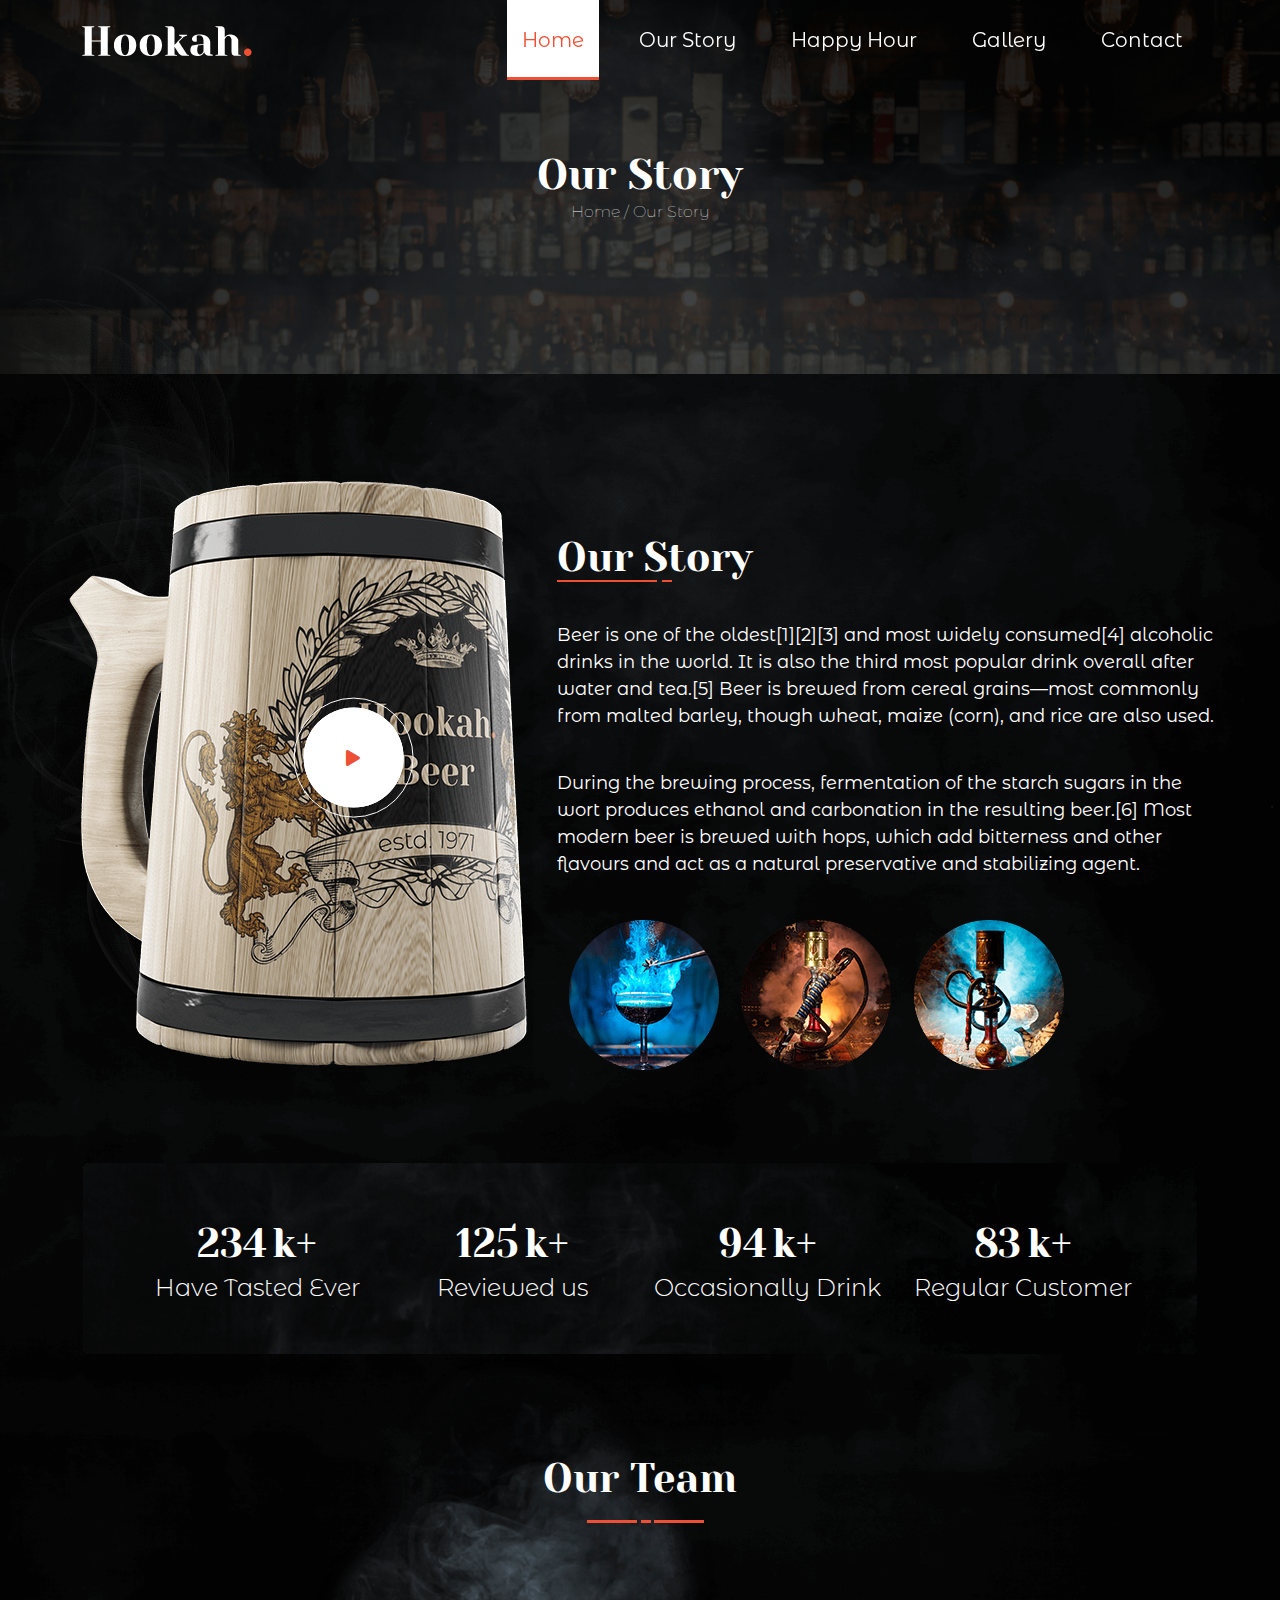
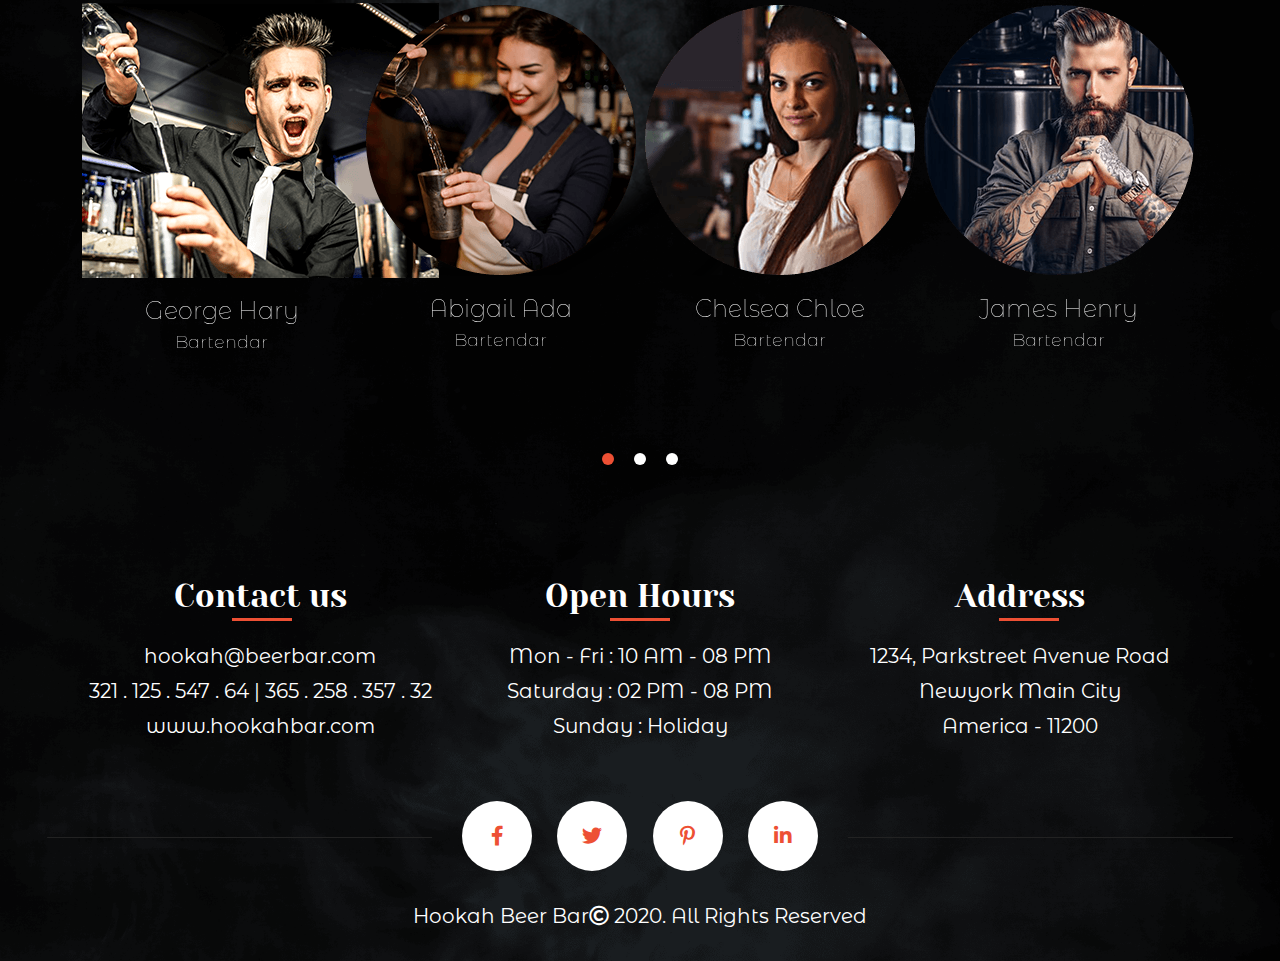
==== indexabout.html @ 08fb6ee2 "completed" ====
<!DOCTYPE html>
<html lang="en">

<head>
    <meta charset="UTF-8">
    <meta http-equiv="X-UA-Compatible" content="IE=edge">
    <meta name="viewport" content="width=device-width, initial-scale=1.0">
    <title>Hokkah</title>

    <!-- ============================
        google font start
    ============================ -->
    <link rel="preconnect" href="https://fonts.gstatic.com">
    <link
        href="https://fonts.googleapis.com/css2?family=Montserrat+Alternates:wght@100;200;300;400;500;600;700;800&display=swap"
        rel="stylesheet">

    <link rel="preconnect" href="https://fonts.gstatic.com">
    <link href="https://fonts.googleapis.com/css2?family=Yeseva+One&display=swap" rel="stylesheet">
    <link rel="preconnect" href="https://fonts.gstatic.com">
    <link href="https://fonts.googleapis.com/css2?family=Arimo:wght@400;500;600;700&display=swap" rel="stylesheet">
    <!-- ============================
        google font end
    ============================ -->


    <!-- ================================
                css link start
    ================================ -->
    <link rel="stylesheet" href="css/all.min.css">
    <link rel="stylesheet" href="css//bootstrap.min.css">
    <link rel="stylesheet" href="css/venobox.css">
    <link rel="stylesheet" href="css/slick.css">
    <link rel="stylesheet" href="css/style.css">
    <link rel="stylesheet" href="css/responsive.css">

    <!-- ================================
                  css link end
    ================================ -->
</head>

<body id="about">

    <!-- =============================
                header part start
         ============================= -->
    <nav class="navbar navbar-expand-lg add">
        <div class="container">
            <a class="navbar-brand" href="index.html">
                <img src="images/01_Home_Page.png" alt="logo">
            </a>
            <button class="navbar-toggler" type="button" data-bs-toggle="collapse"
                data-bs-target="#navbarSupportedContent" aria-controls="navbarSupportedContent" aria-expanded="false"
                aria-label="Toggle navigation">
                <i class="fas fa-bars"></i>
            </button>
            <div class="collapse navbar-collapse" id="navbarSupportedContent">
                <ul class="navbar-nav ms-auto mb-0 mb-lg-0">
                    <li class="nav-item">
                        <a class="nav-link active" aria-current="page" href="indexhome.html">Home</a>
                    </li>
                    <li class="nav-item">
                        <a class="nav-link" aria-current="page" href="indexabout.html">Our Story</a>
                    </li>
                    <li class="nav-item">
                        <a class="nav-link" aria-current="page" href="#">Happy Hour</a>
                    </li>
                    <li class="nav-item">
                        <a class="nav-link" aria-current="page" href="indexgallery.html">Gallery</a>
                    </li>
                    <li class="nav-item">
                        <a class="nav-link" aria-current="page" href="indexcontact.html">Contact</a>
                    </li>
                </ul>
            </div>
        </div>
    </nav>


    <!-- =============================
        header part end
============================= -->


    <!-- ==============================
        banner part start
============================== -->
    <section id="banner-part">
        <div class="banner">
            <div class="overlay">
                <div class="banner-text">
                    <h3 class="a-place">Our Story</h3>
                    <p class="estd">Home / Our Story</p>

                </div>
            </div>
        </div>
    </section>

    <!-- ==============================
         banner part end
============================== -->

    <!-- ===========================
        about part start
=========================== -->

    <section id="about-part">


        <div class="container">

            <div class="row">
                <div class="col-lg-5">
                    <div class="about-img">
                        <img src="images/mog-pure-img.png" alt="mog">
                        <div class="venoboxone">
                            <a class="venobox" data-autoplay="true" data-vbtype="video"
                                href="https://youtu.be/KQVuV0l8TZ8">
                                <div class="round pulsing">
                                    <i class="fas fa-play"></i>
                                </div>
                            </a>

                        </div>
                        <div class="about-smoke">
                            <img src="images/about-smoke.png" alt="smoke">
                        </div>
                    </div>

                </div>
                <div class="col-lg-7">
                    <div class="about-text">
                        <div class="about-title">
                            <h4 class="our">Our Story</h4>
                        </div>
                        <p class="beer">Beer is one of the oldest[1][2][3] and most widely consumed[4] alcoholic drinks
                            in
                            the world. It
                            is also the third most popular drink overall after water and tea.[5] Beer is brewed from
                            cereal
                            grains—most commonly from malted barley, though wheat, maize (corn), and rice are also used.
                        </p>

                        <p class="beer">During the brewing process, fermentation of the starch sugars in the wort
                            produces
                            ethanol and
                            carbonation in the resulting beer.[6] Most modern beer is brewed with hops, which add
                            bitterness
                            and other flavours and act as a natural preservative and stabilizing agent.</p>

                        <div class="round-img">
                            <div class="image">
                                <img src="images/03_About_us_Page.png" alt="about">
                                <div class="about-overlay">
                                    <div class="round">
                                        <a class="venobox" data-autoplay="true" data-vbtype="video"
                                            href="https://youtu.be/KQVuV0l8TZ8">
                                            <div class="round-two pulsing"> <i class="fas fa-play"></i>
                                            </div>
                                        </a>
                                    </div>
                                </div>
                            </div>

                            <div class="image">
                                <img src="images/page3story.png" alt="about">
                                <div class="about-overlay">
                                    <div class="round">
                                        <a class="venobox" data-autoplay="true" data-vbtype="video"
                                            href="https://youtu.be/KQVuV0l8TZ8">
                                            <div class="round-two pulsing"> <i class="fas fa-play"></i>
                                            </div>
                                        </a>
                                    </div>
                                </div>
                            </div>

                            <div class="image">
                                <img src="images/page3s2.png" alt="about">
                                <div class="about-overlay">
                                    <div class="round">
                                        <a class="venobox" data-autoplay="true" data-vbtype="video"
                                            href="https://youtu.be/KQVuV0l8TZ8">
                                            <div class="round-two pulsing"> <i class="fas fa-play"></i>
                                            </div>
                                        </a>

                                    </div>
                                </div>
                            </div>


                        </div>



                    </div>


                </div>
            </div>
        </div>
    </section>

    <!-- ===========================
        about part end
=========================== -->

    <!-- ===========================
        counter part up start
=========================== -->

    <section id="counter-up-part">
        <div class="container">
            <div class="counter-img">
                <img src="images/counterup.png" alt="counter">
                <div class="counter-overlay">
                    <div>
                        <div class="counter keyplus">234</div>
                        <span class="key">k+</span>
                        <h4 class="have">Have Tasted Ever</h4>
                    </div>

                    <div>
                        <div class="counter keyplus">125</div>
                        <span class="key">k+</span>
                        <h4 class="have">Reviewed us</h4>
                    </div>

                    <div>
                        <div class="counter keyplus">94</div>
                        <span class="key">k+</span>
                        <h4 class="have">Occasionally Drink</h4>
                    </div>

                    <div>
                        <div class="counter keyplus">83</div>
                        <span class="key">k+</span>
                        <h4 class="have">Regular Customer</h4>
                    </div>


                </div>
            </div>
        </div>
    </section>

    <!-- ===========================
        counter part end
=========================== -->



    <!-- =========================
        team  part start
=========================== -->

    <section id="team-part">
        <div class="title">
            <h4 class="happy">Our Team</h4>
        </div>
        <div class="container">
            <div class="team-smoke">
                <img src="images/team-smoke.png" alt="team-smoke">
            </div>
            <div class="team-slider">
                <div class="team-slide">
                    <div class="img">
                        <img src="images/team.png" alt="team">
                    </div>
                    <div class="text">
                        <p class="name">George Hary</p>
                        <p class="position">Bartendar</p>
                    </div>


                </div>
                <div class="team-slide">
                    <div class="img">
                        <img src="images/team2.png" alt="team">
                    </div>
                    <div class="text">
                        <p class="name">Abigail Ada</p>
                        <p class="position">Bartendar</p>
                    </div>
                </div>
                <div class="team-slide">
                    <div class="img">
                        <img src="images/team3.png" alt="team">
                    </div>
                    <div class="text">
                        <p class="name">Chelsea Chloe</p>
                        <p class="position">Bartendar</p>
                    </div>
                </div>
                <div class="team-slide">
                    <div class="img">
                        <img src="images/team4.png" alt="team">
                    </div>
                    <div class="text">
                        <p class="name">James Henry</p>
                        <p class="position">Bartendar</p>
                    </div>
                </div>
                <div class="team-slide">
                    <div class="img">
                        <img src="images/team2.png" alt="team">
                    </div>
                    <div class="text">
                        <p class="name">Abigail Ada</p>
                        <p class="position">Bartendar</p>
                    </div>
                </div>
                <div class="team-slide">
                    <div class="img">
                        <img src="images/team2.png" alt="team">
                    </div>
                    <div class="text">
                        <p class="name">Abigail Ada</p> col-md-4
                        <p class="position">Bartendar</p>
                    </div>
                </div>
            </div>
        </div>


    </section>

    <!-- ===========================
        team part end
=========================== -->

    <!-- ===========================
       footer part start
=========================== -->

    <section id="footer-part">
        <div class="container">
            <div class="row">
                <div class="col-lg-4 col-md-4">
                    <div class="footer-mother">
                        <h5 class="footer-header">Contact us</h5>
                        <p class="footer-email">hookah@beerbar.com</p>
                        <p class="footer-num">321 . 125 . 547 . 64 | 365 . 258 . 357 . 32</p>
                        <p class="footer-web">www.hookahbar.com</p>
                    </div>

                </div>

                <div class="col-lg-4 col-md-4">
                    <div class="footer-mother">
                        <h5 class="footer-header">Open Hours</h5>
                        <p class="footer-email">Mon - Fri : 10 AM - 08 PM</p>
                        <p class="footer-num">Saturday : 02 PM - 08 PM</p>
                        <p class="footer-web">Sunday : Holiday</p>
                    </div>

                </div>

                <div class="col-lg-4 col-md-4">
                    <div class="footer-mother">
                        <h5 class="footer-header">Address</h5>
                        <p class="footer-email">1234, Parkstreet Avenue Road</p>
                        <p class="footer-num">Newyork Main City</p>
                        <p class="footer-web">America - 11200</p>
                    </div>

                </div>

            </div>

            <div class="footer-icon">
                <a href="#"> <i class="fab fa-facebook-f"></i></a>
                <a href="#"><i class="fab fa-twitter"></i></a>
                <a href="#"><i class="fab fa-pinterest-p"></i></a>
                <a href="#"><i class="fab fa-linkedin-in"></i></a>




            </div>
            <p class="footer-last">Hookah Beer Bar<i class="far fa-copyright"></i> 2020. All Rights Reserved</p>
        </div>
    </section>

    <!-- ===========================
       footer part end
=========================== -->


<!-- ==============================
    back to top start
============================== -->

<a class="backtotop" href="#">
    <i class="fas fa-chevron-up"></i>
</a>
        
  <!-- ==============================
    back to top end
============================== -->


    <!-- ============================
        js link start
============================ -->
    <script src="js/jquery-1.12.4.min.js"></script>

    <script src="js/slick.min.js"></script>
    <script src="js/venobox.min.js"></script>
    <script src="js/bootstrap.bundle.min.js"></script>
    <script src="js/waypoints.min.js"></script>
    <script src="js/jquery.counterup.min.js"></script>
    <script src="js/script.js"></script>
    <!-- ============================
        js link end
============================ -->
</body>

</html>
---- css/venobox.css ----
/* ------ venobox.css --------*/
.vbox-overlay *, .vbox-overlay *:before, .vbox-overlay *:after{
    -webkit-backface-visibility: hidden;
    -webkit-box-sizing:border-box;
    -moz-box-sizing:border-box;
    box-sizing:border-box;
}
.vbox-overlay * { 
    -webkit-backface-visibility: visible;
    backface-visibility: visible;
}
.vbox-overlay{
    display: -webkit-flex;
    display: flex;
    -webkit-flex-direction: column;
    flex-direction: column;
    -webkit-justify-content: center;
    justify-content: center;
    -webkit-align-items: center;
    align-items: center;
    position: fixed;
    left: 0;
    top: 0;
    bottom: 0;
    right: 0;
    z-index: 999999;
}

/* ----- navigation ----- */
.vbox-title{
    width: 100%;
    height: 40px;
    float: left;
    text-align: center;
    line-height: 28px;
    font-size: 12px;
    padding: 6px 50px;
    overflow: hidden;
    position: fixed;
    display: none;
    left: 0;
    z-index: 89;
}
.vbox-close{
    cursor: pointer;
    position: fixed;
    top: -1px;
    right: 0;
    width: 50px;
    height: 40px;
    padding: 6px;
    display: block;
    background-position:10px center;
    overflow: hidden;
    font-size: 24px;
    line-height: 1;
    text-align: center;
    z-index: 99;
}
.vbox-left{
    cursor: pointer;
    position: fixed;
    left: 0;
    height: 40px;
    overflow: hidden;
    line-height: 28px;
    font-size: 12px;
    z-index: 99;
    display: flex;
    align-items:center;
}
.vbox-num{
    display: inline-block;
    margin: 6px 0 6px 15px;
}
/* ----- Social share ----- */
.vbox-share{
    line-height: 28px;
    font-size: 12px;
    overflow: hidden;
    position: fixed;
    left: 0;
    z-index: 98;
    display: flex;
    align-items:center;
    justify-content: center;
    width: 100%;
    text-align: center;
}
.vbox-share svg{
    max-height: 28px;
    width: 28px;
    z-index: 10;
    margin-left: 12px;
    margin-top: 6px;
    margin-bottom: 6px;
    vertical-align: middle;
}


/* ----- navigation ARROWS ----- */
.vbox-next, .vbox-prev{
    position: fixed;
    top: 50%;
    margin-top: -15px;
    overflow: hidden;
    cursor: pointer;
    display: block;
    width: 45px;
    height: 45px;
    z-index: 99;
}
.vbox-next span, .vbox-prev span{
    position: relative;
    width: 20px;
    height: 20px;
    border: 2px solid transparent;
    border-top-color: #B6B6B6;
    border-right-color: #B6B6B6;
    text-indent: -100px;
    position: absolute;
    top: 8px;
    display: block;
}
.vbox-prev{
    left: 15px;
}
.vbox-next{
    right: 15px;
}
.vbox-prev span{
    left: 10px;
    -ms-transform: rotate(-135deg);
    -webkit-transform: rotate(-135deg);
    transform: rotate(-135deg);
}
.vbox-next span{
    -ms-transform: rotate(45deg);
    -webkit-transform: rotate(45deg);
    transform: rotate(45deg);
    right: 10px;
}
/* ------- inline window ------ */
.vbox-inline{
    width: 420px;
    height: 315px;
    height: 70vh;
    padding: 10px;
    background: #fff;
    margin: 0 auto;
    overflow: auto;
    text-align: left;
}
/* ------- Video & iFrames window ------ */
.venoframe{
    max-width: 100%;
    width: 100%;
    border: none;
    width: 100%;
    height: 260px;
    height: 70vh;
}
.venoframe.vbvid{
    height: 260px;
}
@media (min-width: 768px) {
    .venoframe, .vbox-inline{
        width: 90%;
        height: 360px;
        height: 70vh;
    }
    .venoframe.vbvid{
        width: 640px;
        height: 360px;
    }
}
@media (min-width: 992px) {
    .venoframe, .vbox-inline{
        max-width: 1200px;
        width: 80%;
        height: 540px;
        height: 70vh;
    }
    .venoframe.vbvid{
        width: 960px;
        height: 540px;
    }
}
/* 
Please do NOT edit this part! 
or at least read this note: http://i.imgur.com/7C0ws9e.gif
*/
.vbox-open{
    overflow: hidden;
}
.vbox-container{
    position: absolute;
    left: 0;
    right: 0;
    top: 0;
    bottom: 0;
    overflow-x: hidden;
    overflow-y: scroll;
    overflow-scrolling: touch;
    -webkit-overflow-scrolling: touch;
    z-index: 20;
    max-height: 100%;

}

.vbox-content{
    text-align: center;
    float: left;
    width: 100%;
    position: relative;
    overflow: hidden;
    padding: 20px 4%;
}
.vbox-container img{
    max-width: 100%;
    height: auto;
}
.vbox-figlio{
    box-shadow: 0 0 12px rgba(0,0,0,0.19), 0 6px 6px rgba(0,0,0,0.23);
    max-width: 100%;
    text-align: initial;
}
img.vbox-figlio{
    -webkit-user-select: none;
-khtml-user-select: none;
-moz-user-select: none;
-o-user-select: none;
user-select: none;
}
.vbox-content.swipe-left{
    margin-left: -200px !important;
}
.vbox-content.swipe-right{
    margin-left: 200px !important;
}
.vbox-animated{
    webkit-transition: margin 300ms ease-out;
    transition: margin 300ms ease-out;
}

/* ---------- preloader ----------
 * SPINKIT 
 * http://tobiasahlin.com/spinkit/
-------------------------------- */
.sk-double-bounce,.sk-rotating-plane{width:40px;height:40px;margin:40px auto}.sk-rotating-plane{background-color:#333;-webkit-animation:sk-rotatePlane 1.2s infinite ease-in-out;animation:sk-rotatePlane 1.2s infinite ease-in-out}@-webkit-keyframes sk-rotatePlane{0%{-webkit-transform:perspective(120px) rotateX(0) rotateY(0);transform:perspective(120px) rotateX(0) rotateY(0)}50%{-webkit-transform:perspective(120px) rotateX(-180.1deg) rotateY(0);transform:perspective(120px) rotateX(-180.1deg) rotateY(0)}100%{-webkit-transform:perspective(120px) rotateX(-180deg) rotateY(-179.9deg);transform:perspective(120px) rotateX(-180deg) rotateY(-179.9deg)}}@keyframes sk-rotatePlane{0%{-webkit-transform:perspective(120px) rotateX(0) rotateY(0);transform:perspective(120px) rotateX(0) rotateY(0)}50%{-webkit-transform:perspective(120px) rotateX(-180.1deg) rotateY(0);transform:perspective(120px) rotateX(-180.1deg) rotateY(0)}100%{-webkit-transform:perspective(120px) rotateX(-180deg) rotateY(-179.9deg);transform:perspective(120px) rotateX(-180deg) rotateY(-179.9deg)}}.sk-double-bounce{position:relative}.sk-double-bounce .sk-child{width:100%;height:100%;border-radius:50%;background-color:#333;opacity:.6;position:absolute;top:0;left:0;-webkit-animation:sk-doubleBounce 2s infinite ease-in-out;animation:sk-doubleBounce 2s infinite ease-in-out}.sk-chasing-dots .sk-child,.sk-spinner-pulse,.sk-three-bounce .sk-child{background-color:#333;border-radius:100%}.sk-double-bounce .sk-double-bounce2{-webkit-animation-delay:-1s;animation-delay:-1s}@-webkit-keyframes sk-doubleBounce{0%,100%{-webkit-transform:scale(0);transform:scale(0)}50%{-webkit-transform:scale(1);transform:scale(1)}}@keyframes sk-doubleBounce{0%,100%{-webkit-transform:scale(0);transform:scale(0)}50%{-webkit-transform:scale(1);transform:scale(1)}}.sk-wave{margin:40px auto;width:50px;height:40px;text-align:center;font-size:10px}.sk-wave .sk-rect{background-color:#333;height:100%;width:6px;display:inline-block;-webkit-animation:sk-waveStretchDelay 1.2s infinite ease-in-out;animation:sk-waveStretchDelay 1.2s infinite ease-in-out}.sk-wave .sk-rect1{-webkit-animation-delay:-1.2s;animation-delay:-1.2s}.sk-wave .sk-rect2{-webkit-animation-delay:-1.1s;animation-delay:-1.1s}.sk-wave .sk-rect3{-webkit-animation-delay:-1s;animation-delay:-1s}.sk-wave .sk-rect4{-webkit-animation-delay:-.9s;animation-delay:-.9s}.sk-wave .sk-rect5{-webkit-animation-delay:-.8s;animation-delay:-.8s}@-webkit-keyframes sk-waveStretchDelay{0%,100%,40%{-webkit-transform:scaleY(.4);transform:scaleY(.4)}20%{-webkit-transform:scaleY(1);transform:scaleY(1)}}@keyframes sk-waveStretchDelay{0%,100%,40%{-webkit-transform:scaleY(.4);transform:scaleY(.4)}20%{-webkit-transform:scaleY(1);transform:scaleY(1)}}.sk-wandering-cubes{margin:40px auto;width:40px;height:40px;position:relative}.sk-wandering-cubes .sk-cube{background-color:#333;width:10px;height:10px;position:absolute;top:0;left:0;-webkit-animation:sk-wanderingCube 1.8s ease-in-out -1.8s infinite both;animation:sk-wanderingCube 1.8s ease-in-out -1.8s infinite both}.sk-chasing-dots,.sk-spinner-pulse{width:40px;height:40px;margin:40px auto}.sk-wandering-cubes .sk-cube2{-webkit-animation-delay:-.9s;animation-delay:-.9s}@-webkit-keyframes sk-wanderingCube{0%{-webkit-transform:rotate(0);transform:rotate(0)}25%{-webkit-transform:translateX(30px) rotate(-90deg) scale(.5);transform:translateX(30px) rotate(-90deg) scale(.5)}50%{-webkit-transform:translateX(30px) translateY(30px) rotate(-179deg);transform:translateX(30px) translateY(30px) rotate(-179deg)}50.1%{-webkit-transform:translateX(30px) translateY(30px) rotate(-180deg);transform:translateX(30px) translateY(30px) rotate(-180deg)}75%{-webkit-transform:translateX(0) translateY(30px) rotate(-270deg) scale(.5);transform:translateX(0) translateY(30px) rotate(-270deg) scale(.5)}100%{-webkit-transform:rotate(-360deg);transform:rotate(-360deg)}}@keyframes sk-wanderingCube{0%{-webkit-transform:rotate(0);transform:rotate(0)}25%{-webkit-transform:translateX(30px) rotate(-90deg) scale(.5);transform:translateX(30px) rotate(-90deg) scale(.5)}50%{-webkit-transform:translateX(30px) translateY(30px) rotate(-179deg);transform:translateX(30px) translateY(30px) rotate(-179deg)}50.1%{-webkit-transform:translateX(30px) translateY(30px) rotate(-180deg);transform:translateX(30px) translateY(30px) rotate(-180deg)}75%{-webkit-transform:translateX(0) translateY(30px) rotate(-270deg) scale(.5);transform:translateX(0) translateY(30px) rotate(-270deg) scale(.5)}100%{-webkit-transform:rotate(-360deg);transform:rotate(-360deg)}}.sk-spinner-pulse{-webkit-animation:sk-pulseScaleOut 1s infinite ease-in-out;animation:sk-pulseScaleOut 1s infinite ease-in-out}@-webkit-keyframes sk-pulseScaleOut{0%{-webkit-transform:scale(0);transform:scale(0)}100%{-webkit-transform:scale(1);transform:scale(1);opacity:0}}@keyframes sk-pulseScaleOut{0%{-webkit-transform:scale(0);transform:scale(0)}100%{-webkit-transform:scale(1);transform:scale(1);opacity:0}}.sk-chasing-dots{position:relative;text-align:center;-webkit-animation:sk-chasingDotsRotate 2s infinite linear;animation:sk-chasingDotsRotate 2s infinite linear}.sk-chasing-dots .sk-child{width:60%;height:60%;display:inline-block;position:absolute;top:0;-webkit-animation:sk-chasingDotsBounce 2s infinite ease-in-out;animation:sk-chasingDotsBounce 2s infinite ease-in-out}.sk-chasing-dots .sk-dot2{top:auto;bottom:0;-webkit-animation-delay:-1s;animation-delay:-1s}@-webkit-keyframes sk-chasingDotsRotate{100%{-webkit-transform:rotate(360deg);transform:rotate(360deg)}}@keyframes sk-chasingDotsRotate{100%{-webkit-transform:rotate(360deg);transform:rotate(360deg)}}@-webkit-keyframes sk-chasingDotsBounce{0%,100%{-webkit-transform:scale(0);transform:scale(0)}50%{-webkit-transform:scale(1);transform:scale(1)}}@keyframes sk-chasingDotsBounce{0%,100%{-webkit-transform:scale(0);transform:scale(0)}50%{-webkit-transform:scale(1);transform:scale(1)}}.sk-three-bounce{margin:40px auto;width:80px;text-align:center}.sk-three-bounce .sk-child{width:20px;height:20px;display:inline-block;-webkit-animation:sk-three-bounce 1.4s ease-in-out 0s infinite both;animation:sk-three-bounce 1.4s ease-in-out 0s infinite both}.sk-circle .sk-child:before,.sk-fading-circle .sk-circle:before{display:block;border-radius:100%;content:'';background-color:#333}.sk-three-bounce .sk-bounce1{-webkit-animation-delay:-.32s;animation-delay:-.32s}.sk-three-bounce .sk-bounce2{-webkit-animation-delay:-.16s;animation-delay:-.16s}@-webkit-keyframes sk-three-bounce{0%,100%,80%{-webkit-transform:scale(0);transform:scale(0)}40%{-webkit-transform:scale(1);transform:scale(1)}}@keyframes sk-three-bounce{0%,100%,80%{-webkit-transform:scale(0);transform:scale(0)}40%{-webkit-transform:scale(1);transform:scale(1)}}.sk-circle{margin:40px auto;width:40px;height:40px;position:relative}.sk-circle .sk-child{width:100%;height:100%;position:absolute;left:0;top:0}.sk-circle .sk-child:before{margin:0 auto;width:15%;height:15%;-webkit-animation:sk-circleBounceDelay 1.2s infinite ease-in-out both;animation:sk-circleBounceDelay 1.2s infinite ease-in-out both}.sk-circle .sk-circle2{-webkit-transform:rotate(30deg);-ms-transform:rotate(30deg);transform:rotate(30deg)}.sk-circle .sk-circle3{-webkit-transform:rotate(60deg);-ms-transform:rotate(60deg);transform:rotate(60deg)}.sk-circle .sk-circle4{-webkit-transform:rotate(90deg);-ms-transform:rotate(90deg);transform:rotate(90deg)}.sk-circle .sk-circle5{-webkit-transform:rotate(120deg);-ms-transform:rotate(120deg);transform:rotate(120deg)}.sk-circle .sk-circle6{-webkit-transform:rotate(150deg);-ms-transform:rotate(150deg);transform:rotate(150deg)}.sk-circle .sk-circle7{-webkit-transform:rotate(180deg);-ms-transform:rotate(180deg);transform:rotate(180deg)}.sk-circle .sk-circle8{-webkit-transform:rotate(210deg);-ms-transform:rotate(210deg);transform:rotate(210deg)}.sk-circle .sk-circle9{-webkit-transform:rotate(240deg);-ms-transform:rotate(240deg);transform:rotate(240deg)}.sk-circle .sk-circle10{-webkit-transform:rotate(270deg);-ms-transform:rotate(270deg);transform:rotate(270deg)}.sk-circle .sk-circle11{-webkit-transform:rotate(300deg);-ms-transform:rotate(300deg);transform:rotate(300deg)}.sk-circle .sk-circle12{-webkit-transform:rotate(330deg);-ms-transform:rotate(330deg);transform:rotate(330deg)}.sk-circle .sk-circle2:before{-webkit-animation-delay:-1.1s;animation-delay:-1.1s}.sk-circle .sk-circle3:before{-webkit-animation-delay:-1s;animation-delay:-1s}.sk-circle .sk-circle4:before{-webkit-animation-delay:-.9s;animation-delay:-.9s}.sk-circle .sk-circle5:before{-webkit-animation-delay:-.8s;animation-delay:-.8s}.sk-circle .sk-circle6:before{-webkit-animation-delay:-.7s;animation-delay:-.7s}.sk-circle .sk-circle7:before{-webkit-animation-delay:-.6s;animation-delay:-.6s}.sk-circle .sk-circle8:before{-webkit-animation-delay:-.5s;animation-delay:-.5s}.sk-circle .sk-circle9:before{-webkit-animation-delay:-.4s;animation-delay:-.4s}.sk-circle .sk-circle10:before{-webkit-animation-delay:-.3s;animation-delay:-.3s}.sk-circle .sk-circle11:before{-webkit-animation-delay:-.2s;animation-delay:-.2s}.sk-circle .sk-circle12:before{-webkit-animation-delay:-.1s;animation-delay:-.1s}@-webkit-keyframes sk-circleBounceDelay{0%,100%,80%{-webkit-transform:scale(0);transform:scale(0)}40%{-webkit-transform:scale(1);transform:scale(1)}}@keyframes sk-circleBounceDelay{0%,100%,80%{-webkit-transform:scale(0);transform:scale(0)}40%{-webkit-transform:scale(1);transform:scale(1)}}.sk-cube-grid{width:40px;height:40px;margin:40px auto}.sk-cube-grid .sk-cube{width:33.33%;height:33.33%;background-color:#333;float:left;-webkit-animation:sk-cubeGridScaleDelay 1.3s infinite ease-in-out;animation:sk-cubeGridScaleDelay 1.3s infinite ease-in-out}.sk-cube-grid .sk-cube1{-webkit-animation-delay:.2s;animation-delay:.2s}.sk-cube-grid .sk-cube2{-webkit-animation-delay:.3s;animation-delay:.3s}.sk-cube-grid .sk-cube3{-webkit-animation-delay:.4s;animation-delay:.4s}.sk-cube-grid .sk-cube4{-webkit-animation-delay:.1s;animation-delay:.1s}.sk-cube-grid .sk-cube5{-webkit-animation-delay:.2s;animation-delay:.2s}.sk-cube-grid .sk-cube6{-webkit-animation-delay:.3s;animation-delay:.3s}.sk-cube-grid .sk-cube7{-webkit-animation-delay:0ms;animation-delay:0ms}.sk-cube-grid .sk-cube8{-webkit-animation-delay:.1s;animation-delay:.1s}.sk-cube-grid .sk-cube9{-webkit-animation-delay:.2s;animation-delay:.2s}@-webkit-keyframes sk-cubeGridScaleDelay{0%,100%,70%{-webkit-transform:scale3D(1,1,1);transform:scale3D(1,1,1)}35%{-webkit-transform:scale3D(0,0,1);transform:scale3D(0,0,1)}}@keyframes sk-cubeGridScaleDelay{0%,100%,70%{-webkit-transform:scale3D(1,1,1);transform:scale3D(1,1,1)}35%{-webkit-transform:scale3D(0,0,1);transform:scale3D(0,0,1)}}.sk-fading-circle{margin:40px auto;width:40px;height:40px;position:relative}.sk-fading-circle .sk-circle{width:100%;height:100%;position:absolute;left:0;top:0}.sk-fading-circle .sk-circle:before{margin:0 auto;width:15%;height:15%;-webkit-animation:sk-circleFadeDelay 1.2s infinite ease-in-out both;animation:sk-circleFadeDelay 1.2s infinite ease-in-out both}.sk-fading-circle .sk-circle2{-webkit-transform:rotate(30deg);-ms-transform:rotate(30deg);transform:rotate(30deg)}.sk-fading-circle .sk-circle3{-webkit-transform:rotate(60deg);-ms-transform:rotate(60deg);transform:rotate(60deg)}.sk-fading-circle .sk-circle4{-webkit-transform:rotate(90deg);-ms-transform:rotate(90deg);transform:rotate(90deg)}.sk-fading-circle .sk-circle5{-webkit-transform:rotate(120deg);-ms-transform:rotate(120deg);transform:rotate(120deg)}.sk-fading-circle .sk-circle6{-webkit-transform:rotate(150deg);-ms-transform:rotate(150deg);transform:rotate(150deg)}.sk-fading-circle .sk-circle7{-webkit-transform:rotate(180deg);-ms-transform:rotate(180deg);transform:rotate(180deg)}.sk-fading-circle .sk-circle8{-webkit-transform:rotate(210deg);-ms-transform:rotate(210deg);transform:rotate(210deg)}.sk-fading-circle .sk-circle9{-webkit-transform:rotate(240deg);-ms-transform:rotate(240deg);transform:rotate(240deg)}.sk-fading-circle .sk-circle10{-webkit-transform:rotate(270deg);-ms-transform:rotate(270deg);transform:rotate(270deg)}.sk-fading-circle .sk-circle11{-webkit-transform:rotate(300deg);-ms-transform:rotate(300deg);transform:rotate(300deg)}.sk-fading-circle .sk-circle12{-webkit-transform:rotate(330deg);-ms-transform:rotate(330deg);transform:rotate(330deg)}.sk-fading-circle .sk-circle2:before{-webkit-animation-delay:-1.1s;animation-delay:-1.1s}.sk-fading-circle .sk-circle3:before{-webkit-animation-delay:-1s;animation-delay:-1s}.sk-fading-circle .sk-circle4:before{-webkit-animation-delay:-.9s;animation-delay:-.9s}.sk-fading-circle .sk-circle5:before{-webkit-animation-delay:-.8s;animation-delay:-.8s}.sk-fading-circle .sk-circle6:before{-webkit-animation-delay:-.7s;animation-delay:-.7s}.sk-fading-circle .sk-circle7:before{-webkit-animation-delay:-.6s;animation-delay:-.6s}.sk-fading-circle .sk-circle8:before{-webkit-animation-delay:-.5s;animation-delay:-.5s}.sk-fading-circle .sk-circle9:before{-webkit-animation-delay:-.4s;animation-delay:-.4s}.sk-fading-circle .sk-circle10:before{-webkit-animation-delay:-.3s;animation-delay:-.3s}.sk-fading-circle .sk-circle11:before{-webkit-animation-delay:-.2s;animation-delay:-.2s}.sk-fading-circle .sk-circle12:before{-webkit-animation-delay:-.1s;animation-delay:-.1s}@-webkit-keyframes sk-circleFadeDelay{0%,100%,39%{opacity:0}40%{opacity:1}}@keyframes sk-circleFadeDelay{0%,100%,39%{opacity:0}40%{opacity:1}}.sk-folding-cube{margin:40px auto;width:40px;height:40px;position:relative;-webkit-transform:rotateZ(45deg);transform:rotateZ(45deg)}.sk-folding-cube .sk-cube{float:left;width:50%;height:50%;position:relative;-webkit-transform:scale(1.1);-ms-transform:scale(1.1);transform:scale(1.1)}.sk-folding-cube .sk-cube:before{content:'';position:absolute;top:0;left:0;width:100%;height:100%;background-color:#333;-webkit-animation:sk-foldCubeAngle 2.4s infinite linear both;animation:sk-foldCubeAngle 2.4s infinite linear both;-webkit-transform-origin:100% 100%;-ms-transform-origin:100% 100%;transform-origin:100% 100%}.sk-folding-cube .sk-cube2{-webkit-transform:scale(1.1) rotateZ(90deg);transform:scale(1.1) rotateZ(90deg)}.sk-folding-cube .sk-cube3{-webkit-transform:scale(1.1) rotateZ(180deg);transform:scale(1.1) rotateZ(180deg)}.sk-folding-cube .sk-cube4{-webkit-transform:scale(1.1) rotateZ(270deg);transform:scale(1.1) rotateZ(270deg)}.sk-folding-cube .sk-cube2:before{-webkit-animation-delay:.3s;animation-delay:.3s}.sk-folding-cube .sk-cube3:before{-webkit-animation-delay:.6s;animation-delay:.6s}.sk-folding-cube .sk-cube4:before{-webkit-animation-delay:.9s;animation-delay:.9s}@-webkit-keyframes sk-foldCubeAngle{0%,10%{-webkit-transform:perspective(140px) rotateX(-180deg);transform:perspective(140px) rotateX(-180deg);opacity:0}25%,75%{-webkit-transform:perspective(140px) rotateX(0);transform:perspective(140px) rotateX(0);opacity:1}100%,90%{-webkit-transform:perspective(140px) rotateY(180deg);transform:perspective(140px) rotateY(180deg);opacity:0}}@keyframes sk-foldCubeAngle{0%,10%{-webkit-transform:perspective(140px) rotateX(-180deg);transform:perspective(140px) rotateX(-180deg);opacity:0}25%,75%{-webkit-transform:perspective(140px) rotateX(0);transform:perspective(140px) rotateX(0);opacity:1}100%,90%{-webkit-transform:perspective(140px) rotateY(180deg);transform:perspective(140px) rotateY(180deg);opacity:0}}
---- css/style.css ----
/* ======================
    common css start
====================== */

* {
    padding: 0;
    margin: 0;
}

ul,
ol {
    list-style: none;
    margin: 0;
    padding: 0;
}

a {
    text-decoration: none;
    display: inline-block;
}

h1,
h2,
h3,
h4,
h5,
h6,
p {
    padding: 0;
    margin: 0;
}

body {
    background: url(../images/full-banner.png) no-repeat center;
    background-size: cover;

    position: relative;
    z-index: -4;
}

html {
    overflow-x: hidden;
}


.title {
    display: flex;
    justify-content: center;
    align-items: center;
    position: relative;
}

.title .happy {
    font-family: 'Yeseva One', cursive;
    font-size: 40px;
    font-weight: 400;
    color: white;
    display: inline-block;
    position: relative;
}

.title .happy::after {
    position: absolute;
    bottom: -20px;
    left: 60px;
    width: 50px;
    height: 3px;
    background: #ed5034;
    content: "";

}

.title .happy::before {
    position: absolute;
    bottom: -20px;
    left: 116px;
    width: 10px;
    height: 3px;
    background: #ed5034;
    content: "";
}

.title::after {
    position: absolute;
    bottom: -20px;
    left: 50%;
    transform: translateX(25%);
    width: 50px;
    height: 3px;
    background: #ed5034;
    content: "";
}



/* ======================
    common css start
====================== */

/* =========================
    header-part start
========================= */

nav {
    position: fixed !important;
    width: 100%;
    background: transparent;
    top: 0;
    left: 0;
    z-index: 9999;
    padding-top: 0 !important;
    padding-bottom: 0 !important;
    transition: .4s;
}


.fixed {
    background: black;
}

nav ul li {
    margin-left: 25px;


}

nav ul li a {
    color: white !important;
    padding: 25px 15px 25px 15px !important;
    background: transparent;
    transition: .4s;
    font-family: 'Montserrat Alternates', sans-serif;
    font-size: 20px;
    font-weight: 400;
    position: relative;
}

.active {
    color: #ed5034 !important;
    background: white;

}

.active::after {
    width: 100%;
}

nav ul li a::after {
    position: absolute;
    bottom: 0;
    left: 0;
    width: 0%;
    height: 3px;
    background: #ed5034;
    content: "";
    transition: .4s;
}

nav ul li a:hover {
    color: #ed5034 !important;
    background: white;
}

nav ul li a:hover::after {
    width: 100%;
}

/* =========================
    header-part end
========================= */


/* 
===========================
    banner part start
=========================== */

#banner-part .banner-slider .banner {
    background: url(../images/banner.png) no-repeat center;
    background-size: cover;

}

#banner-part .banner-slider .bannertwo {
    background: url(../images/banner2.png) no-repeat center;
    background-size: cover;
}


#banner-part .banner-slider .banner .overlay {
    width: 100%;
    height: 100%;
    background: rgba(0, 0, 0, .7);
    padding-top: 215px;
    padding-bottom: 255px;

}

#banner-part .banner-slider .banner .overlay .banner-text {
    text-align: center;
}

#banner-part .banner-slider .banner .overlay .banner-text #charlotte {
    font-family: 'Montserrat Alternates', sans-serif;
    font-weight: 100;
    font-size: 36px;
    color: white;
    transition: 4s;


}

#banner-part .banner-slider .banner .overlay .banner-text #charlottetwo {
    font-family: 'Montserrat Alternates', sans-serif;
    font-weight: 100;
    font-size: 36px;
    color: white;
    transition: .4s;

}


#banner-part .banner-slider .banner .overlay .banner-text .a-place {
    font-family: 'Yeseva One', cursive;
    color: white;
    font-weight: 400;
    font-size: 72px;
    margin-top: -5px;




}

#banner-part .banner-slider .banner .overlay .banner-text .tasty {
    font-family: 'Yeseva One', cursive;
    color: white;
    font-weight: 400;
    font-size: 72px;
    margin-top: -20px;
    margin-left: 15px;


}


#banner-part .banner-slider .banner .overlay .banner-text .estd {
    font-family: 'Montserrat Alternates', sans-serif;
    font-weight: 100;
    font-size: 28px;
    color: #a8a8a8;
    margin-top: -5px;
    position: relative;
}

#banner-part .banner-slider .banner .overlay .banner-text .estd::after {
    position: absolute;
    top: 20px;
    left: 50%;
    background: #ed5034;
    transform: translateX(-185%);
    width: 100px;
    height: 2px;
    content: "";
}

#banner-part .banner-slider .banner .overlay .banner-text .estd::before {
    position: absolute;
    top: 20px;
    right: 50%;
    transform: translateX(185%);
    background: #ed5034;
    width: 100px;
    height: 2px;
    content: "";
}



.prev {
    width: 70px !important;
    height: 70px;
    position: absolute;
    bottom: 50px;
    left: 50%;
    border-radius: 50%;
    line-height: 70px;
    text-align: center;
    border: 1px solid #595b5c;
    transform: translateX(-110%);
    color: #595b5c;
    z-index: 2;
    transition: .4s;

}

.next {
    width: 70px;
    height: 70px;
    position: absolute;
    bottom: 50px;
    right: 50%;
    border-radius: 50%;
    line-height: 70px;
    text-align: center;
    border: 1px solid #595b5c;
    transform: translateX(120%);
    color: #595b5c;
    z-index: 2;
    transition: .4s;

}

.prev:hover {
    background: white;
    color: #ed5034;
    border: 1px solid white;
}

.next:hover {
    background: white;
    color: #ed5034;
    border: 1px solid white;
}

/* 
===========================
    banner part end
=========================== */

/* ++++++++++++++++++++++++++++++++++
 indexhome banner part css start
++++++++++++++++++++++++++++++++++++++*/

#home .banner-slider .banner {
    background: url(../images/banner4.png) no-repeat center;
    background-size: cover;

}



#home .banner-slider .bannertwo {
    background: url(../images/banner.png) no-repeat center;
    background-size: cover;
}

/* +++++++++++++++++++++++++++++++++
 indexhome banner part css end
++++++++++++++++++++++++++++++++++++ */



/*+++++++++++++++++++++++++++++++++++
 indexabout banner part css start
++++++++++++++++++++++++++++++++++++++*/


#about #banner-part .banner {
    background: url(../images/about-banner.png) no-repeat center;
    background-size: cover;
}



#about #banner-part .banner .overlay {
    width: 100%;
    height: 100%;
    background: rgba(0, 0, 0, .7);
    padding: 150px 0;

}

#about #banner-part .banner .overlay .banner-text {
    text-align: center;
}


#about #banner-part .banner .overlay .banner-text .a-place {
    font-family: 'Yeseva One', cursive;
    color: white;
    font-weight: 400;
    font-size: 42px;
}


#about #banner-part .banner .overlay .banner-text .estd {
    font-family: 'Montserrat Alternates', sans-serif;
    font-weight: 100;
    font-size: 16px;
    color: white;

}

/*++++++++++++++++++++++++++++++
 indexabout banner part css end
+++++++++++++++++++++++++++++++++ */


/*++++++++++++++++++++++++++++++++++++
 indexagallery banner part css start
++++++++++++++++++++++++++++++++++++++ */


#gallery #banner-part .banner {
    background: url(../images/about-banner.png) no-repeat center;
    background-size: cover;
}



#gallery #banner-part .banner .overlay {
    width: 100%;
    height: 100%;
    background: rgba(0, 0, 0, .7);
    padding: 150px 0;

}

#gallery #banner-part .banner .overlay .banner-text {
    text-align: center;
}


#gallery #banner-part .banner .overlay .banner-text .a-place {
    font-family: 'Yeseva One', cursive;
    color: white;
    font-weight: 400;
    font-size: 42px;
}


#gallery #banner-part .banner .overlay .banner-text .estd {
    font-family: 'Montserrat Alternates', sans-serif;
    font-weight: 100;
    font-size: 16px;
    color: white;


}

/*++++++++++++++++++++++++++++++++++++
 indexagallery banner part css start
++++++++++++++++++++++++++++++++++++++ */


/* ++++++++++++++++++++++++++++++++++
 indexcontact banner part css  start
++++++++++++++++++++++++++++++++++++++*/

#contact #banner-part .banner {
    background: url(../images/about-ban.png) no-repeat center;
    background-size: cover;
}

#contact #banner-part .banner .overlay {
    width: 100%;
    height: 100%;
    background: rgba(0, 0, 0, .7);
    padding-top: 285px;
    padding-bottom: 60px;

}

#contact #banner-part .banner .overlay .banner-text {
    text-align: center;
}

#contact #banner-part .banner .overlay .banner-text .dont {
    font-family: 'Yeseva One', cursive;
    font-size: 42px;
    font-weight: 400;
    color: #ffffff;
}

#contact #banner-part .banner .overlay .banner-text .well {
    font-family: 'Montserrat Alternates', sans-serif;
    font-size: 16px;
    font-weight: 100;
    color: #ffffff;
    position: relative;
}

#contact #banner-part .banner .overlay .banner-text .well::after {
    position: absolute;
    bottom: -20px;
    left: 50%;
    transform: translateX(-50%);
    width: 50px;
    height: 3px;
    background: white;
    content: ""
}

#contact #banner-part .banner .overlay .banner-text .ban-img {

    padding-top: 65px;
    position: relative;
}

#contact #banner-part .banner .overlay .banner-text .ban-img img {
    border-radius: 35px;
    border: 1px solid #4a374d;
}

#contact #banner-part .banner .overlay .banner-text .ban-img .overlay-btn {
    position: absolute;
    top: 50%;
    left: 50%;
    transform: translate(-50%, 50%);
    font-family: 'Yeseva One', cursive;
    font-size: 20px;
    font-weight: 400;
    color: #ed5034;




}



#contact #banner-part .banner .overlay .banner-text .counter-down {
    display: flex;
    justify-content: center;
    align-items: center;
    padding-top: 140px;
}

#contact #banner-part .banner .overlay .banner-text .counter-down .counter-mother {
    margin: 0 45px;
    width: 90px;
}

#contact #banner-part .banner .overlay .banner-text .counter-down .counter-mother #day {
    font-family: 'Yeseva One', cursive;
    font-size: 60px;
    font-weight: 400;
    color: white;
}

#contact #banner-part .banner .overlay .banner-text .counter-down .counter-mother #hour {
    font-family: 'Yeseva One', cursive;
    font-size: 60px;
    font-weight: 400;
    color: white;
}

#contact #banner-part .banner .overlay .banner-text .counter-down .counter-mother #min {
    font-family: 'Yeseva One', cursive;
    font-size: 60px;
    font-weight: 400;
    color: white;
}

#contact #banner-part .banner .overlay .banner-text .counter-down .counter-mother #second {
    font-family: 'Yeseva One', cursive;
    font-size: 60px;
    font-weight: 400;
    color: white;
}

#contact #banner-part .banner .overlay .banner-text .counter-down .counter-mother .counter-span {
    font-family: 'Montserrat Alternates', sans-serif;
    font-size: 26px;
    font-weight: 300;
    color: #ffffff;
    display: block;
}

/*+++++++++++++++++++++++++++++++++++
 indexcontact banner part css  end
++++++++++++++++++++++++++++++++++++++*/




/* 
===========================
    about part start
=========================== */

#about-part {
    margin-top: 100px;
    padding-bottom: 80px;

}

#about-part .about-img {
    position: relative;
    display: flex;
    justify-content: end;
    z-index: 2;

}

#about-part .about-img img {
    position: relative;
    z-index: 2;
}



#about-part .about-img .venoboxone {
    width: 120px;
    height: 120px;
    border-radius: 50%;
    border: 1px solid white;
    display: flex;
    justify-content: center;
    align-items: center;
    position: absolute;
    top: 50%;
    left: 50%;
    transform: translate(-12%, -67%);
    z-index: 2;
}

#about-part .about-img .venoboxone .round {
    width: 100px;
    height: 100px;
    background: white;
    border-radius: 50%;
    display: flex;
    justify-content: center;
    align-items: center;
    position: relative;
}

#about-part .about-img .venoboxone .round::after {
    pointer-events: none;
    position: absolute;
    top: 0;
    left: 0;
    width: 100%;
    height: 100%;
    border-radius: 50%;
    content: '';
    box-shadow: inset 0 0 0 1px #FFF;
    transition: transform 0.2s, opacity 0.2s;
    opacity: 0.8;

}

#about-part .about-img .venoboxone .pulsing::before {
    position: absolute;
    top: 0;
    left: 0;
    width: 100%;
    height: 100%;
    border-radius: 50%;
    content: '';
    box-shadow: inset 0 0 0 3px #FFF;
    transition: transform 0.2s, opacity 0.2s;
    animation: pulsing 2.7s infinite;
}


@keyframes pulsing {
    0% {
        transform: scale(1);
        opacity: 1;
    }

    50% {
        transform: scale(2);
        opacity: 0;
    }

    100% {
        transform: scale(1);
        opacity: 0;
    }
}

#about-part .about-img .venoboxone .round i {
    color: #ed5034;
    font-size: 16px;
}

#about-part .about-img .about-smoke img {
    width: 65%;
    position: absolute;
    bottom: 0%;
    left: 0%;
    transform: translate(-36%, -4%);
    z-index: -1;

}


#about-part .about-img img {
    position: relative;
    z-index: 2;
}


#about-part .about-text {
    margin-top: 60px;
}

#about-part .about-title::after {
    display: none;
}

#about-part .about-title .our {
    font-family: 'Yeseva One', cursive;
    font-size: 40px;
    font-weight: 400;
    color: white;
    position: relative;
}



#about-part .about-title .our::after {
    position: absolute;
    bottom: 0;
    left: 0;
    width: 100px;
    height: 2px;
    background: #ed5034;
    content: "";
}

#about-part .about-title .our::before {
    position: absolute;
    bottom: 0;
    left: 105px;
    width: 10px;
    height: 2px;
    background: #ed5034;
    content: "";
}

#about-part .about-text .beer {
    font-family: 'Montserrat Alternates', sans-serif;
    font-weight: 400;
    font-size: 18px;
    color: white;
    margin-top: 40px;
    width: 670px;
}

#about-part .about-text .explore-img {
    display: inline-block;
    position: relative;
    margin-top: 60px;
    z-index: 2;
}

#about-part .about-text .explore-img a img {


    border-radius: 35px;
    border: 1px solid #2e3031;

}

#about-part .about-text .explore-img .smoke-overlay {
    width: 100%;
    height: 100%;
    background: rgba(0, 0, 0, 0);
    position: absolute;
    top: 0;
    left: 0;
    display: flex;
    justify-content: center;
    align-items: center;
    z-index: 2;
    font-family: 'Yeseva One', cursive;
    font-weight: 400;
    color: #ea4f33;
    font-size: 20px;
}



/* 
===========================
    about part end
=========================== */


/* +++++++++++++++++++++++++++++++
 indexhome about part start
++++++++++++++++++++++++++++++++ */

#home #about-part .about-img .about-smoke img {
    width: 65%;
    position: absolute;
    bottom: 0%;
    left: 0%;
    transform: translate(-36%, 2%);
    z-index: 2;

}

/* +++++++++++++++++++++++++++++++
 indexhome about part end
++++++++++++++++++++++++++++++++ */



/*+++++++++++++++++++++++++++++++++
 indexabout about part start
+++++++++++++++++++++++++++++++++*/

#about #about-part .about-img .about-smoke img {
    width: 60%;
    position: absolute;
    bottom: 0%;
    left: 0%;
    transform: translate(-33%, -4%);
    z-index: -1;
}

#about #about-part .round-img {
    display: flex;
}

#about #about-part .round-img .image {
    position: relative;
    z-index: 2;
    margin: 0 10px;
    margin-top: 40px;
}

#about #about-part .round-img .image .about-overlay {
    width: 100%;
    height: 100%;
    border-radius: 50%;
    position: absolute;
    top: 0;
    left: 0;
    border-radius: 50%;
    background: rgba(0, 0, 0, .9);
    z-index: 2;
    opacity: 0;
    display: flex;
    justify-content: center;
    align-items: center;
    transition: .4s;

}

#about #about-part .round-img .image .about-overlay .round {
    width: 70px;
    height: 70px;
    border: 1px solid #a6a6a6;
    border-radius: 50%;
    display: flex;
    justify-content: center;
    align-items: center;
}

#about #about-part .round-img .image .about-overlay .round-two {
    width: 55px;
    height: 55px;
    background: #a6a6a6;
    border-radius: 50%;
    display: flex;
    justify-content: center;
    align-items: center;
    position: relative;

}

#about #about-part .round-img .image .about-overlay .round-two::after {
    pointer-events: none;
    position: absolute;
    top: 0;
    left: 0;
    width: 100%;
    height: 100%;
    border-radius: 50%;
    content: '';
    box-shadow: inset 0 0 0 1px #FFF;
    transition: transform 0.2s, opacity 0.2s;
    opacity: 0.8;

}


#about #about-part .round-img .image:hover .about-overlay {
    opacity: 1;
}

#about #about-part .round-img .image .about-overlay .pulsing::before {
    position: absolute;
    top: 0;
    left: 0;
    width: 100%;
    height: 100%;
    border-radius: 50%;
    content: '';
    box-shadow: inset 0 0 0 3px #FFF;
    transition: transform 0.2s, opacity 0.2s;
    animation: pulsing 2.7s infinite;
}


@keyframes pulsing {
    0% {
        transform: scale(1);
        opacity: 1;
    }

    50% {
        transform: scale(2);
        opacity: 0;
    }

    100% {
        transform: scale(1);
        opacity: 0;
    }
}


#about #about-part .round-img .image .about-overlay .round-two i {
    color: #9f3723;
}

#about #about-part .round-img .image:hover .about-overlay {
    opacity: 1;

}

/* +++++++++++++++++++++++++++++++++
indexabout part about part end
+++++++++++++++++++++++++++++++++ */



/* 
===========================
    happy hour  part start
=========================== */

#happy-hour {

    background: #080808;
    padding-top: 60px;
    position: relative;
}

#happy-hour .moder-bottle {
    position: absolute;
    top: 50%;
    left: 50%;
    transform: translate(-27%, -61%);
}


#happy-hour .mother-happy-img {
    display: flex;
    justify-content: end;
    align-items: end;
    margin-top: 100px;
}

#happy-hour .mother-happy-img .left {
    margin-right: 30px;
}

#happy-hour .mother-happy-img .marg {
    margin-top: 30px;
}

#happy-hour .mother-happy-img img {
    width: 150px;
    border: 1px solid #2d2e2e;
    border-radius: 50%;
}

#happy-hour .mother-happy-img .left .happy-img {
    position: relative;
}

#happy-hour .mother-happy-img .left .happy-img .overlay {
    position: absolute;
    top: 43%;
    left: 50%;
    transform: translate(-50%, -50%);
}

#happy-hour .mother-happy-img .left .happy-img .overlay2 {
    position: absolute;
    top: 43%;
    left: 50%;
    transform: translate(-50%, -50%);
}

#happy-hour .mother-happy-img .right .happy-img {
    position: relative;
}

#happy-hour .mother-happy-img .right .happy-img .overlay3 {
    position: absolute;
    top: 43%;
    left: 50%;
    transform: translate(-50%, -50%);
}

#happy-hour .mother-happy-img .right .happy-img .overlay4 {
    position: absolute;
    top: 43%;
    left: 50%;
    transform: translate(-50%, -50%);
}



#happy-hour .mother-happy-img .left .happy-img p {
    font-family: 'Yeseva One', cursive;
    font-size: 60px;
    font-weight: 400;
    color: white;
    text-align: center;
}

#happy-hour .mother-happy-img .left .happy-img span {
    font-family: 'Yeseva One', cursive;
    font-size: 20px;
    font-weight: 400;
    color: white;
    display: block;
    text-align: center;
    margin-top: -20px;
}


#happy-hour .mother-happy-img .right .happy-img p {
    font-family: 'Yeseva One', cursive;
    font-size: 60px;
    font-weight: 400;
    color: white;
    text-align: center;
}

#happy-hour .mother-happy-img .right .happy-img span {
    font-family: 'Yeseva One', cursive;
    font-size: 20px;
    font-weight: 400;
    color: white;
    display: block;
    text-align: center;
    margin-top: -20px;
}

#happy-hour .row .nex {
    font-family: 'Yeseva One', cursive;
    font-size: 40px;
    font-weight: 400;
    color: white;
    text-align: right;
    margin-top: 30px;
}

#happy-hour .happy-right-text {
    margin-top: 130px;
    position: relative;

}

#happy-hour .happy-right-text::after {
    position: absolute;
    top: 0;
    left: 30px;
    width: 2px;
    height: 300px;
    background: #282929;
    content: "";

}



#happy-hour .happy-right-text .item {
    margin-bottom: 60px;
    margin-left: 110px;
    position: relative;


}

#happy-hour .happy-right-text .item::after {
    position: absolute;
    bottom: -30px;
    left: 0;
    background: #ed5034;
    width: 50px;
    height: 3px;
    content: "";
}

#happy-hour .happy-right-text .item::before {
    position: absolute;
    bottom: -30px;
    left: 55px;
    background: #ed5034;
    width: 10px;
    height: 3px;
    content: "";
}

#happy-hour .happy-right-text .item:last-child::after {
    display: none;
}

#happy-hour .happy-right-text .item:last-child::before {
    display: none;
}

#happy-hour .happy-right-text .day {
    font-family: 'Montserrat Alternates', sans-serif;
    font-weight: 400;
    color: white;

}

#happy-hour .happy-right-text .time {
    font-family: 'Montserrat Alternates', sans-serif;
    font-weight: 300;
    color: white;
    margin-top: 6px;
}

/* 
===========================
    happy hour part end
=========================== */


/* 
+++++++++++++++++++++++++++++++
   indexhome happy hour start
++++++++++++++++++++++++++++++++++ */


#home #happy-hour .moder-bottle {
    position: absolute;
    top: 50%;
    left: 50%;
    transform: translate(-39%, -56%);
}

/* 
+++++++++++++++++++++++++++++++
   indexhome happy hour end
++++++++++++++++++++++++++++++++++ */

/* 
===========================
    team part start
=========================== */

#team-part {
    padding: 100px 0px;
    position: relative;
}

#team-part .title .happy {
    z-index: 2;
}

#team-part .title .happy::after {

    left: 44px;
    z-index: 2;

}

#team-part .title .happy::before {

    left: 98px;
    z-index: 2;

}

#team-part .title::after {

    transform: translateX(28%);
    z-index: 2;

}

#team-part .team-smoke {
    position: absolute;
    top: 42%;
    left: 50%;
    transform: translate(-80%, -65%);
}


#team-part .team-slider {
    padding-top: 100px;
}

#team-part .team-slider .team-slide .img {
    display: flex;
    justify-content: center;
    align-items: center;
}



#team-part .team-slider .team-slide .text {
    text-align: center;
    margin-top: 15px;
}

#team-part .team-slider .team-slide .text .name {
    font-family: 'Montserrat Alternates', sans-serif;
    font-size: 24px;
    font-weight: 100;
    color: white;
}

#team-part .team-slider .team-slide .text .position {
    font-family: 'Montserrat Alternates', sans-serif;
    font-size: 18px;
    font-weight: 100;
    color: white;
}

#team-part .slick-dots {
    position: absolute;
    bottom: -100px;
    left: 50%;
    transform: translate(-50%, -50%);

}

#team-part .slick-dots li {
    display: inline-block;
    margin: 0 10px;
}

#team-part .slick-dots li button {
    font-size: 0;
    width: 12px;
    height: 12px;
    border: none;
    background: white;
    border-radius: 50%;
    transition: .4s;
}

#team-part .slick-dots .slick-active button {
    background: #ed5034;
}

/* 
===========================
    team part end
=========================== */


/* 
===========================
    our gallery  part start
=========================== */



#gallery-part {
    padding-top: 100px;
    position: relative;
}

#gallery-part .btn {
    position: absolute;
    bottom: -120px;
    left: 50%;
    transform: translatex(-50%);
}

#gallery-part .btn img {
    border-radius: 29px;
    border: 1px solid #282929;
}

#gallery-part .btn a {
    position: relative;
}

#gallery-part .btn .browse {
    font-family: 'Yeseva One', cursive;
    font-weight: 400;
    font-size: 20px;
    color: #c6432c;
    position: absolute;
    top: 17px;
    left: 44%;
    transform: translateX(-39%);
}

#gallery-part .gallery-slider {
    padding-top: 50px;
}

#gallery-part .gallery-slider .img {
    margin: 0 10px;
    position: relative;
}

#gallery-part .gallery-slider .img .overlay {
    position: absolute;
    bottom: 10px;
    right: 10px;

}

#gallery-part .gallery-slider .img .overlay .icon {
    width: 100px;
    height: 100px;
    background: rgba(0, 0, 0, .8);
    display: flex;
    justify-content: center;
    align-items: center;
    opacity: 0;
    transition: .4s;
}

#gallery-part .gallery-slider .img .overlay .icon i {
    font-size: 40px;
    color: white;
}

#gallery-part .gallery-slider .img:hover .icon {
    opacity: 1;
}

#gallery-part .gallery-slider .img img {
    width: 100%;
}

#gallery-part .title .happy::after {
    bottom: -20px;
}

#gallery-part .title::after {
    transform: translateX(29%);
}

/* 
===========================
    our gallery part end
=========================== */



/* 
===========================
    form  part start
=========================== */

#form-part {
    padding-top: 218px;
    padding-bottom: 100px;
}

#form-part .title {
    justify-content: start;

}

#form-part .title .happy {
    margin-top: -13px;
}

#form-part .title .happy::after {
    left: 3px;
    width: 160px;

}

#form-part .title .happy::before {
    left: 168px;
    width: 10px;

}

#form-part .title::after {
    display: none;
}

#form-part .form-img {
    position: relative;
}

#form-part .form-img .form-img {
    width: 100%;
}

#form-part .form-smoke {
    width: auto;
    position: absolute;
    top: -104px;
    left: 186px;
    z-index: -1;
    transform: translatex(-50%);
}

#form-part .form-info {
    padding-top: 58px;
}

#form-part .form-info #name {
    background: transparent;
    width: 380px;
    color: white;
    border: 1px solid #232323;
    padding: 20px;
    font-family: 'Arimo', sans-serif;
    font-size: 14px;
    font-weight: 400;
    margin-right: 10px;
}

#form-part .form-info #last {
    background: transparent;
    width: 380px;
    color: white;
    border: 1px solid #232323;
    padding: 20px;
    font-family: 'Arimo', sans-serif;
    font-size: 14px;
    font-weight: 400;
}

#form-part .form-info #email {
    background: transparent;
    width: 380px;
    color: white;
    border: 1px solid #232323;
    padding: 20px;
    font-family: 'Arimo', sans-serif;
    font-size: 14px;
    font-weight: 400;
    margin-right: 10px;
    margin-top: 15px;
}

#form-part .form-info #teli {
    background: transparent;
    width: 380px;
    color: white;
    border: 1px solid #232323;
    padding: 20px;
    font-family: 'Arimo', sans-serif;
    font-size: 14px;
    font-weight: 400;


}

#form-part .form-info #member {
    background: transparent;
    font-family: 'Arimo', sans-serif;
    font-size: 14px;
    font-weight: 400;
    color: white;
    border: 1px solid #232323;
    border-radius: 0;
    padding: 20px;
    width: 250px;
    margin-top: 15px;
    margin-right: 4px;

}

#form-part .form-info #date {
    background: transparent;
    font-family: 'Arimo', sans-serif;
    font-size: 14px;
    font-weight: 400;
    color: white;
    border: 1px solid #232323;
    border-radius: 0;
    padding: 20px;
    width: 250px;
    margin-top: 15px;
    margin-right: 4px;

}

#form-part .form-info #time {
    background: transparent;
    font-family: 'Arimo', sans-serif;
    font-size: 14px;
    font-weight: 400;
    color: white;
    border: 1px solid #232323;
    border-radius: 0;
    padding: 20px;
    width: 250px;
    margin-top: 15px;

}

#form-part .form-info .message {
    background: transparent;
    font-family: 'Arimo', sans-serif;
    font-size: 14px;
    font-weight: 400;
    color: white !important;
    border: 1px solid #232323;
    border-radius: 0;
    width: 775px;
    height: 200px;
    margin-top: 15px;
    padding: 20px;
    resize: none;
}


#form-part .form-info a {
    position: relative;
}

#form-part .form-info a img {
    border: 1px solid #232323;
    margin-top: 30px;
    width: 775px;
    height: 70px;
}

#form-part .form-info a .overlay {

    position: absolute;
    top: 51%;
    left: 50%;
    transform: translateX(-50%)
}

#form-part .form-info a .overlay .reserv {
    font-family: 'Yeseva One', cursive;
    font-size: 20px;
    font-weight: 400;
    color: #c7442e;
}

/* 
===========================
    form part end
=========================== */



/* 
===========================
    testimonial part start
=========================== */

#testimonial-part {
    background: #050505;
    padding-top: 60px;
    padding-bottom: 100px;
    position: relative;
    z-index: -5;
}

#testimonial-part .title .happy::after {
    left: 105px;

}

#testimonial-part .title .happy::before {
    left: 161px;
}

#testimonial-part .mother {
    display: flex;
    justify-content: center;
    align-items: center;
    padding-top: 70px;
}

#testimonial-part .mother .testi-img img {
    width: 100%;
    height: 100%;

}

#testimonial-part .mother .testi-text {
    background: #0a0b0c;
    box-sizing: border-box;
    border-top-right-radius: 3px;
    border-bottom-right-radius: 3px;
    padding: 28px 30px 30px 30px;
}

#testimonial-part .mother .testi-text .testi-lorem {
    font-family: 'Montserrat Alternates', sans-serif;
    font-size: 20px;
    font-weight: 300;
    color: white;
    width: 441px;
}


#testimonial-part .mother .testi-text .testi-name {
    font-family: 'Montserrat Alternates', sans-serif;
    font-size: 24px;
    font-weight: 500;
    color: white;
    margin-top: 15px;
}


#testimonial-part .mother .testi-text .testi-position {
    font-family: 'Montserrat Alternates', sans-serif;
    font-size: 20px;
    font-weight: 300;
    color: white;
    margin-top: -2px;
}

#testimonial-part .mother .testi-text .icon {
    margin-top: 8px;
}

#testimonial-part .mother .testi-text .icon i {
    font-size: 20px;
    color: #ed5034;
}

#testimonial-part .left {
    position: absolute;
    top: 50%;
    left: 36%;
    transform: translateX(-449%);
    background: #ffffff;
    padding: 20px;
    font-size: 20px;
    color: #f07c6b;
    z-index: 2;
    transition: .4s;
}

#testimonial-part .right {
    position: absolute;
    top: 50%;
    right: 36%;
    transform: translateX(449%);
    background: #ffffff;
    padding: 20px;
    font-size: 20px;
    color: #f07c6b;
    z-index: 2;
    transition: .4s;
}

#testimonial-part .left:hover {
    background: #ed5034;
    color: white;
}

#testimonial-part .right:hover {
    background: #ed5034;
    color: white;
}

/* 
===========================
    testimonial part end
=========================== */



/* 
===========================
    footer  part start
=========================== */

#footer-part .row {
    padding-top: 100px;
}

#footer-part .row .footer-mother {
    text-align: center;
}


#footer-part .row .footer-header {
    font-family: 'Yeseva One', cursive;
    font-size: 32px;
    font-weight: 400;
    color: white;
    display: inline-block;
    position: relative;
}

#footer-part .row .footer-header::after {
    position: absolute;
    bottom: -5px;
    left: 34%;
    width: 60px;
    height: 3px;
    background: #ed5034;
    content: "";
}

#footer-part .row .footer-email {
    font-family: 'Montserrat Alternates', sans-serif;
    font-size: 20px;
    font-weight: 400;
    color: white;
    padding-top: 25px;

}

#footer-part .row .footer-num {
    font-family: 'Montserrat Alternates', sans-serif;
    font-size: 20px;
    font-weight: 400;
    color: white;
    padding-top: 5px;
}

#footer-part .row .footer-web {
    font-family: 'Montserrat Alternates', sans-serif;
    font-size: 20px;
    font-weight: 400;
    color: white;
    padding-top: 5px;
}

#footer-part .footer-icon {
    text-align: center;
    display: block;
    padding-top: 60px;

    position: relative;
}

#footer-part .footer-icon::after {
    position: absolute;
    bottom: 33px;
    left: 50%;
    transform: translateX(-154%);
    background: #222222;
    width: 385px;
    height: 1px;
    content: "";
}

#footer-part .footer-icon::before {
    position: absolute;
    bottom: 33px;
    right: 50%;
    transform: translateX(154%);
    background: #222222;
    width: 385px;
    height: 1px;
    content: "";
}


#footer-part .footer-icon i {
    width: 70px;
    height: 70px;
    line-height: 70px;
    text-align: center;
    background: white;
    color: #ed5034;
    border-radius: 50%;
    margin: 0 10px;
    font-size: 20px;
    transition: .4s;

}

#footer-part .footer-icon i:hover {
    background: #ed5034;
    color: white;
}

#footer-part .footer-last {
    font-family: 'Montserrat Alternates', sans-serif;
    font-size: 20px;
    font-weight: 400;
    color: white;
    text-align: center;
    padding: 30px 0;
}

/* 
===========================
    footer part end
=========================== */


/* 
++++++++++++++++++++++++++++++++++++
   indexabout counter part start
+++++++++++++++++++++++++++++++++++++*/

#counter-up-part .counter-img {
    position: relative;
    z-index: 2;

}

#counter-up-part .counter-img img {
    width: 100%;
}

#counter-up-part .counter-img .counter-overlay {
    display: flex;
    justify-content: space-between;
    align-items: center;
    position: absolute;
    top: 0;
    left: 0;
    width: 100%;
    height: 100%;
    padding: 0 60px;
    text-align: center;

}

#counter-up-part .counter-img .counter-overlay .counter {
    font-family: 'Yeseva One', cursive;
    font-size: 40px;
    font-weight: 400;
    color: #ffffff;
    text-align: center;

}

#counter-up-part .counter-img .counter-overlay .have {
    font-family: 'Montserrat Alternates', sans-serif;
    font-size: 24px;
    font-weight: 300;
    color: #ffffff;
    text-align: center;
    display: block;
    width: 230px;
}

#counter-up-part .counter-img .counter-overlay .keyplus {
    display: inline-block;

}

#counter-up-part .counter-img .counter-overlay .key {
    font-family: 'Yeseva One', cursive;
    font-size: 40px;
    font-weight: 400;
    color: #ffffff;
}


/* 
++++++++++++++++++++++++++++++++++
   indexabout counter part end
++++++++++++++++++++++++++++++++++*/


/* 
+++++++++++++++++++++++++++++++++++
indexgalllery gallerry part start
++++++++++++++++++++++++++++++++++++ */


#sub-gallery-part {
    margin-top: 100px;

}


#sub-gallery-part .gallery-mother {
    display: flex;
    justify-content: space-between;
    flex-wrap: wrap;

}



#sub-gallery-part .gallery-mother .sub-img {
    position: relative;
    width: 20%;
    padding: 0 15px;
    margin: 15px 0;


}

#sub-gallery-part .gallery-mother .sub-img img {
    width: 100%;
}

#sub-gallery-part .gallery-mother .sub-img .overlay {
    position: absolute;
    bottom: 10px;
    right: 25px;

}

#sub-gallery-part .gallery-mother .sub-img .overlay .icon {
    width: 100px;
    height: 100px;
    background: rgba(0, 0, 0, .8);
    display: flex;
    justify-content: center;
    align-items: center;
    opacity: 0;
    transition: .4s;
}

#sub-gallery-part .gallery-mother .sub-img .overlay .icon i {
    font-size: 40px;
    color: white;
}

#sub-gallery-part .gallery-mother .sub-img:hover .icon {
    opacity: 1;
}

/* 
+++++++++++++++++++++++++++++++++++
indexgalllery gallery part end
++++++++++++++++++++++++++++++++++++ */


/* 
======================
    backtotop start
====================== */

.backtotop {
    padding: 40px 30px;
    background: black;
    border-radius: 5px;
    position: fixed;
    bottom: 30px;
    right: 30px;
    border: 1px solid white;
    display: none;

}

.backtotop i{
    color: white;
}

/* 
======================
    backtotop start
====================== */
---- css/responsive.css ----
@media (min-width: 320px) and (max-width: 575.98px) {

    /* nav part start */

    nav {
        padding: 20px 0 !important;
    }

    nav button i {
        color: white;
    }

    nav ul {
        padding-top: 20px;
    }

    nav ul li .active {
        background: transparent;
        color: white !important;
        transition: .4s;
    }


    nav ul li {
        text-align: center;
        margin-left: 0;
    }


    nav ul li a::after {
        opacity: 0;
        width: 100%;
    }

    nav ul li a:hover::after {
        opacity: 1;
    }




    nav ul li a {
        padding: 15px !important;
    }


    /* nav part end */

    /* banner part start */
    #banner-part .banner-slider .banner .overlay {
        padding-top: 120px;
        padding-bottom: 120px;
    }

    #banner-part .banner-slider .banner .overlay .banner-text #charlotte {
        font-size: 24px;
    }

    #banner-part .banner-slider .banner .overlay .banner-text #charlottetwo {
        font-size: 24px;
    }

    #banner-part .banner-slider .banner .overlay .banner-text .a-place {
        font-size: 32px;
    }

    #banner-part .banner-slider .banner .overlay .banner-text .tasty {
        font-size: 32px;
        margin-top: -10px;
        margin-left: 0;
    }

    #banner-part .banner-slider .banner .overlay .banner-text .estd {
        font-size: 24px;
    }

    #banner-part .banner-slider .banner .overlay .banner-text .estd::after {
        width: 50px;
        left: 40%;
    }

    #banner-part .banner-slider .banner .overlay .banner-text .estd::before {
        width: 50px;
        right: 40%;
    }


    .prev {
        width: 40px !important;
        height: 40px;
        line-height: 40px;
        bottom: 30px;
    }

    .next {
        width: 40px;
        height: 40px;
        line-height: 40px;
        bottom: 30px;
    }

    /* banner part end */


    /* indexcontact banner part start */

    #contact #banner-part .banner .overlay {
        padding-top: 100px;
        padding-bottom: 50px;
    }

    #contact #banner-part .banner .overlay .banner-text .ban-img {
        padding-top: 50px;
    }

    #contact #banner-part .banner .overlay .banner-text .ban-img .overlay-btn .go {
        font-size: 18px;
    }

    #contact #banner-part .banner .overlay .banner-text .counter-down {
        flex-wrap: wrap;
        justify-content: space-around;
        padding-top: 50px;
    }

    #contact #banner-part .banner .overlay .banner-text .counter-down .counter-mother {
        width: 50px;
        padding-bottom: 20px;
    }


    /* indexcontact banner part end */


    /* about part start */


    #about-part {
        margin-top: 50px;
        padding-bottom: 50px;
    }


    #about-part .about-img img {
        width: 100%;
    }

    #about-part .about-img .about-smoke img {
        width: 60%;
        left: -2%;
        z-index: 1;
    }

    #about-part .about-img .venoboxone {
        width: 70px;
        height: 70px;
    }

    #about-part .about-img .venoboxone .round {
        width: 50px;
        height: 50px;
    }

    #about-part .about-text {
        margin-top: 50px;
    }

    #about-part .about-title .our {
        font-size: 35px;
    }

    #about-part .about-title .our::before {
        left: 110px;
    }

    #about-part .about-title .our::after {
        left: 5px;
    }

    #about-part .about-text .beer {

        width: 300px;
        margin-top: 30px;
    }

    #about-part .about-text .explore-img {
        margin-top: 30px;
    }

    #about-part .about-text .explore-img a {
        display: block;
    }

    #about-part .about-text .explore-img a img {
        width: 70%;
    }

    #about-part .about-text .explore-img .smoke-overlay {

        width: 70%;
    }

    #about-part .about-text .explore-img .smoke-overlay a {
        font-size: 14px;
    }

    /* about part end */


    /* indexhome about part start */

    #home #about-part .about-img .venoboxone {
        transform: translate(-65%, -67%);
    }

    /* indexhome about part end */


    /* indexabout about part start */

    #about #about-part .round-img .image img {
        width: 100%;
    }

    /* indexhome about part end */



    /* happy hour part start */

    #happy-hour {
        padding-top: 0;
    }

    #happy-hour .happy-right-text::after {
        display: none;
    }

    #happy-hour .title .happy::after {
        left: 30px;
    }

    #happy-hour .title .happy::before {
        left: 85px;
    }


    #happy-hour .title::after {
        transform: translateX(20%);
    }

    #happy-hour .moder-bottle {
        position: absolute;
        top: 75%;
        left: 6%;
        transform: translate(-101%, -61%);
    }


    #happy-hour .moder-bottle img {
        width: 200%;
    }

    #happy-hour .mother-happy-img {
        justify-content: center;
        align-items: center;
        margin-top: 70px;
    }

    #happy-hour .happy-right-text .item {
        margin-left: 0;
    }


    #happy-hour .mother-happy-img img {
        width: 100px;
    }

    #happy-hour .mother-happy-img .left .happy-img p {
        font-size: 40px;
    }

    #happy-hour .mother-happy-img .left .happy-img span {
        font-size: 14px;
        margin-top: -10px;
    }

    #happy-hour .mother-happy-img .right .happy-img p {
        font-size: 40px;
    }

    #happy-hour .mother-happy-img .right .happy-img span {
        font-size: 14px;
        margin-top: -10px;
    }

    #happy-hour .row .nex {
        font-size: 30px;
        text-align: center;

    }

    /* happy hour part end */


    /* indexhome happy hour part start */

    #home #happy-hour .moder-bottle {
        left: -31%;
        transform: translate(-88%, -27%);
    }

    /* indexhome happy hour part end */


    /* team part start */



    #team-part {
        padding: 0;
        padding-bottom: 100px;
    }

    #team-part .title .happy::after {
        left: 14px;
    }

    #team-part .title .happy::before {
        left: 69px;
    }

    #team-part .title::after {
        transform: translateX(24%);

    }

    #team-part .team-smoke {
        top: 38%;
        left: 85%;
    }

    #team-part .team-slider {
        padding-top: 80px;
    }

    #team-part .slick-dots {
        bottom: -50px;

    }

    #team-part .slick-dots li {
        margin: 0 5px;
    }

    /* team part end */

    /* indexabout team part start */

    #about #team-part {
        padding-top: 100px;
    }

    /* indexabout team part end */


    /* gallery part start */

    #gallery-part {
        padding-top: 0;
    }

    #gallery-part .title .happy::after {
        left: 30px;
    }

    #gallery-part .title .happy::before {
        left: 85px;
    }

    #gallery-part .title::after {
        transform: translateX(26%);
    }

    #gallery-part .gallery-slider .img .overlay .icon {
        width: 75px;
        height: 75px;
    }

    #gallery-part .gallery-slider .img .overlay .icon i {
        font-size: 30px;
    }

    /* gallery part end */


    /* form part start */

    #form-part {
        padding-top: 150px;
        padding-bottom: 0;
    }

    #form-part .title .happy {
        font-size: 30px;
        margin-top: 0;
        padding-top: 20px;
    }

    #form-part .form-info #name {
        padding: 15px;
        width: 140px;
    }

    #form-part .form-info #last {
        padding: 15px;
        width: 140px;
    }

    #form-part .form-info #email {
        padding: 15px;
        width: 140px;
    }

    #form-part .form-info #teli {
        padding: 15px;
        width: 140px;
    }

    #form-part .form-info #member {
        width: 106px;
        padding: 15px;

    }

    #form-part .form-info #date {
        width: 80px;
        padding: 15px;
    }

    #form-part .form-info #time {
        width: 80px;
        padding: 15px;
    }

    #form-part .form-info .message {
        width: 300px;
        height: 120px;
        padding: 15px;
    }

    #form-part .form-info a img {
        width: 300px;
    }

    /* form part end */

    /* testimonial part start */

    #testimonial-part {
        padding-bottom: 60px;
    }

    #testimonial-part .title {
        padding-bottom: 50px;
    }

    .title .happy {
        font-size: 30px;
    }


    #testimonial-part .title .happy::after {
        left: 70px;
    }

    #testimonial-part .title .happy::before {
        left: 125px;
    }


    #testimonial-part .title::after {
        bottom: 30px;
        left: 52%;
    }

    #testimonial-part .mother {
        display: inline;
        margin-top: 100px;

    }

    #testimonial-part .mother .testi-text {
        padding: 0;
        padding-top: 10px;
    }

    #testimonial-part .mother .testi-text .testi-lorem {
        width: auto;
    }


    #testimonial-part .slick-dots {
        position: absolute;
        bottom: -40px;
        left: 50%;
        transform: translateX(-50%)
    }

    #testimonial-part .slick-dots li {
        display: inline-block;
        margin: 0 5px;
    }


    #testimonial-part .slick-dots li button {
        font-size: 0;
        width: 15px;
        height: 15px;
        background: transparent;
        border: 1px solid white;
        border-radius: 50%;

    }

    #testimonial-part .slick-dots .slick-active button {
        background: #ed5034;
    }

    /* testimonial part end */


    /* footer part start */

    #footer-part .row {
        padding-top: 0;
    }

    #footer-part .row .footer-mother {
        padding-bottom: 20px;
    }

    #footer-part .row .footer-header {
        font-size: 28px;
    }

    #footer-part .footer-icon {
        padding-top: 20px;
    }

    #footer-part .footer-icon i {
        width: 50px;
        height: 50px;
        line-height: 50px;
    }


    #footer-part .footer-icon::after {
        display: none;
    }

    #footer-part .footer-icon::before {
        display: none;
    }

    #footer-part .footer-last {

        font-size: 13px;
    }

    /* footer part end */

    /* indexgallery footer part start */

    #gallery #footer-part .row {
        padding-top: 60px;
    }

    /* indexgallery footer part end */

    /* indexabout counter up start */

    #counter-up-part {
        padding-bottom: 100px;
    }


    #counter-up-part .counter-img .counter-overlay {
        flex-wrap: wrap;
        padding: 10px 0;

    }

    #counter-up-part .counter-img img {
        display: none;
    }


    #counter-up-part .counter-img .counter-overlay .counter {
        font-size: 24px;
    }

    #counter-up-part .counter-img .counter-overlay .key {
        font-size: 25px;
    }

    #counter-up-part .counter-img .counter-overlay .have {
        font-size: 16px;

        width: 138px;
        padding-bottom: 20px;
    }

    /* indexabout counter up end */

    /* indexgallery gallery  part start */

    #sub-gallery-part {
        margin-top: 50px;
    }

    #sub-gallery-part .gallery-mother .sub-img {
        width: 100%;
    }

    #sub-gallery-part .gallery-mother .sub-img .overlay .icon {
        width: 75px;
        height: 75px;
    }

    #sub-gallery-part .gallery-mother .sub-img .overlay .icon i {
        font-size: 30px;
    }

    /* indexgallery gallery  part end */










}


@media (min-width: 576px) and (max-width: 767.98px) {


    /* nav part start */

    nav {
        padding: 20px 0 !important;
    }


    nav button i {
        color: white;
    }

    nav ul {
        padding-top: 20px;
    }

    nav ul li .active {
        background: transparent;
        color: white !important;
        transition: .4s;
    }


    nav ul li {
        text-align: center;
        margin-left: 0;
    }


    nav ul li a::after {
        opacity: 0;
        width: 100%;
    }

    nav ul li a:hover::after {
        opacity: 1;
    }

    nav ul li a {
        padding: 15px !important;
    }

    /* nav part end */

    /* banner part start */

    #banner-part .banner-slider .banner .overlay {
        padding-top: 120px;
        padding-bottom: 120px;
    }

    #banner-part .banner-slider .banner .overlay .banner-text #charlotte {
        font-size: 24px;
    }

    #banner-part .banner-slider .banner .overlay .banner-text #charlottetwo {
        font-size: 24px;
    }

    #banner-part .banner-slider .banner .overlay .banner-text .a-place {
        font-size: 32px;
    }

    #banner-part .banner-slider .banner .overlay .banner-text .tasty {
        font-size: 32px;
        margin-top: -10px;
        margin-left: 0;
    }

    #banner-part .banner-slider .banner .overlay .banner-text .estd {
        font-size: 24px;
    }

    #banner-part .banner-slider .banner .overlay .banner-text .estd::after {
        width: 70px;
        left: 50%;
    }

    #banner-part .banner-slider .banner .overlay .banner-text .estd::before {
        width: 70px;
        right: 50%;
    }


    .prev {
        width: 40px !important;
        height: 40px;
        line-height: 40px;
        bottom: 30px;
    }

    .next {
        width: 40px;
        height: 40px;
        line-height: 40px;
        bottom: 30px;
    }

    /* banner part end */

    /* indexcontact banner start */

    #contact #banner-part .banner .overlay {
        padding-top: 150px;
    }

    #contact #banner-part .banner .overlay .banner-text .counter-down {
        padding-top: 80px;
    }

    #contact #banner-part .banner .overlay .banner-text .counter-down .counter-mother {
        margin: 0 20px;
    }

    /* indexcontact banner part end */


    /* indexhome about part start */

    #home #about-part .about-img .venoboxone {
        transform: translate(-65%, -67%);
    }

    /* indexhome about part end */

    /* about part start */

    #about-part {
        margin-top: 50px;
        padding-bottom: 50px;
    }


    #about-part .about-img img {
        width: auto;
    }

    #about-part .about-img .about-smoke img {
        width: 70%;
        left: -2%;
        z-index: 1;
    }

    #about-part .about-text {
        margin-top: 50px;
    }

    #about-part .about-title .our {
        font-size: 35px;
    }

    #about-part .about-title .our::before {
        left: 110px;
    }

    #about-part .about-title .our::after {
        left: 5px;
    }

    #about-part .about-text .beer {

        width: auto;
        margin-top: 30px;
    }

    #about-part .about-text .explore-img {
        margin-top: 30px;
    }

    #about-part .about-text .explore-img a {
        display: block;
    }

    #about-part .about-text .explore-img a img {
        width: 70%;
    }

    #about-part .about-text .explore-img .smoke-overlay {

        width: 70%;
    }

    #about-part .about-text .explore-img .smoke-overlay a {
        font-size: 14px;
    }

    /* about part end */

    /* indexhome happy hour start */
    #home #happy-hour .moder-bottle {
        left: 20%;
        transform: translate(-60%, -18%);
    }

    #home #happy-hour .moder-bottle img {
        width: 150%;
    }

    /* indexhome happy hour end */

    /* happy hour part start */

    #happy-hour {
        padding-top: 0;
    }

    #happy-hour .title .happy::after {
        left: 30px;
    }

    #happy-hour .title .happy::before {
        left: 85px;
    }


    #happy-hour .title::after {
        transform: translateX(20%);
    }

    #happy-hour .moder-bottle {
        position: absolute;
        top: 75%;
        left: 6%;
        transform: translate(-101%, -61%);
    }


    #happy-hour .moder-bottle img {
        width: 200%;
    }

    #happy-hour .mother-happy-img {
        justify-content: center;
        align-items: center;
        margin-top: 70px;
    }

    #happy-hour .happy-right-text::after {
        display: none;
    }

    #happy-hour .happy-right-text .item {
        margin-left: 0;
    }


    #happy-hour .mother-happy-img img {
        width: 100px;
    }

    #happy-hour .mother-happy-img .left .happy-img p {
        font-size: 40px;
    }

    #happy-hour .mother-happy-img .left .happy-img span {
        font-size: 14px;
        margin-top: -10px;
    }

    #happy-hour .mother-happy-img .right .happy-img p {
        font-size: 40px;
    }

    #happy-hour .mother-happy-img .right .happy-img span {
        font-size: 14px;
        margin-top: -10px;
    }

    #happy-hour .row .nex {
        font-size: 30px;
        text-align: center;

    }

    /* happy hour part end */

    /* indexabout team part start */

    #about #team-part {
        padding-top: 100px;
    }

    /* indexabout team part end */

    /*  team part start  */

    #team-part {
        padding-top: 100px;
        padding-bottom: 100px;
    }

    #team-part .title .happy::after {
        left: 14px;
    }

    #team-part .title .happy::before {
        left: 69px;
    }

    #team-part .title::after {
        transform: translateX(24%);

    }

    #team-part .team-smoke {
        top: 36%;
        left: 53%;
        z-index: -1;
    }

    #team-part .team-slider {
        padding-top: 80px;
    }

    #team-part .team-slider .team-slide .img {
        margin: 0 20px;
    }

    #team-part .team-slider .team-slide .img img {
        width: 100%;

    }

    #team-part .slick-dots {
        bottom: -50px;

    }

    #team-part .slick-dots li {
        margin: 0 5px;
    }

    /*  team part end */

    /* gallery part start */

    #gallery-part {
        padding-top: 0;
    }

    #gallery-part .title .happy::after {
        left: 30px;
    }

    #gallery-part .title .happy::before {
        left: 85px;
    }

    #gallery-part .title::after {
        transform: translateX(26%);
    }

    #gallery-part .gallery-slider .img .overlay .icon {
        width: 75px;
        height: 75px;
    }

    #gallery-part .gallery-slider .img .overlay .icon i {
        font-size: 30px;
    }

    /*  gallery part end */

    /* form part start */

    #form-part .form-info {
        text-align: center;
    }

    #form-part {
        padding-top: 150px;
        padding-bottom: 0;
    }

    #form-part .title {
        justify-content: center;
    }

    #form-part .title .happy {
        font-size: 30px;
        margin-top: 0;
        padding-top: 20px;
    }

    #form-part .form-info #name {
        padding: 15px;
        width: 140px;
    }

    #form-part .form-info #last {
        padding: 15px;
        width: 140px;
    }

    #form-part .form-info #email {
        padding: 15px;
        width: 140px;
    }

    #form-part .form-info #teli {
        padding: 15px;
        width: 140px;
    }

    #form-part .form-info #member {
        width: 106px;
        padding: 15px;

    }

    #form-part .form-info #date {
        width: 80px;
        padding: 15px;
    }

    #form-part .form-info #time {
        width: 80px;
        padding: 15px;
    }

    #form-part .form-info .message {
        width: 442px;
        height: 120px;
        padding: 15px;
    }

    #form-part .form-info a img {
        width: 442px;
    }

    /* form-part start */

    /* testimonial part start */

    #testimonial-part {
        padding-bottom: 60px;
        position: relative;
    }

    #testimonial-part .title {
        padding-bottom: 50px;
    }

    .title .happy {
        font-size: 30px;
    }


    #testimonial-part .title .happy::after {
        left: 70px;
    }

    #testimonial-part .title .happy::before {
        left: 125px;
    }


    #testimonial-part .title::after {
        bottom: 30px;
        transform: translateX(36%);
    }

    #testimonial-part .mother {
        display: inline;
        margin-top: 100px;

    }

    #testimonial-part .mother .testi-text {
        padding: 0;
        padding-top: 10px;
    }

    #testimonial-part .mother .testi-text .testi-lorem {
        width: auto;
    }

    #testimonial-part .slick-dots {
        position: absolute;
        bottom: -40px;
        left: 50%;
        transform: translateX(-50%)
    }

    #testimonial-part .slick-dots li {
        display: inline-block;
        margin: 0 5px;
    }


    #testimonial-part .slick-dots li button {
        font-size: 0;
        width: 15px;
        height: 15px;
        background: transparent;
        border: 1px solid white;
        border-radius: 50%;

    }

    #testimonial-part .slick-dots .slick-active button {
        background: #ed5034;
    }

    /* testimonial part end */

    /* indexgallery footer part start */

    #gallery #footer-part .row {
        padding-top: 60px;
    }

    /* indexgallery footer part end */

    /* footer part start */

    #footer-part .row {
        padding-top: 0px;
    }

    #footer-part .row .footer-mother {
        padding-bottom: 20px;
    }

    #footer-part .row .footer-header {
        font-size: 28px;
    }

    #footer-part .footer-icon {
        padding-top: 20px;
    }

    #footer-part .footer-icon::after {
        bottom: 25px;
        transform: translateX(-289%);
        width: 80px;
    }

    #footer-part .footer-icon::before {

        bottom: 25px;
        transform: translateX(289%);
        width: 80px;

    }

    #footer-part .footer-icon i {
        width: 50px;
        height: 50px;
        line-height: 50px;
    }

    /* footer part end */

    /* indexabout counter up start */

    #counter-up-part {
        padding-bottom: 150px;
    }


    #counter-up-part .counter-img img {
        display: none;
    }


    #counter-up-part .counter-img .counter-overlay {
        flex-wrap: wrap;
        align-items: flex-start;
        padding: 0;
    }


    #counter-up-part .counter-img .counter-overlay .have {
        width: 235px;
        padding-bottom: 20px;
    }

    /* indexabout counter up end */

    /* indexgallery gallery part start */

    #sub-gallery-part {
        margin-top: 50px;
    }

    #sub-gallery-part .gallery-mother .sub-img {
        width: 33%;
        padding: 0 5px;
        margin: 5px 0;
    }

    #sub-gallery-part .gallery-mother .sub-img .overlay {
        right: 15px;
    }


    #sub-gallery-part .gallery-mother .sub-img .overlay .icon {
        width: 50px;
        height: 50px;
    }

    #sub-gallery-part .gallery-mother .sub-img .overlay .icon i {
        font-size: 24px;
    }

    #sub-gallery-part .gallery-mother .sub-img:last-child {
        display: none;
    }

    /* indexgallery gallery part end */




}


@media (min-width: 768px) and (max-width: 991.98px) {

    /* nav part start */

    nav {
        padding: 20px 0 !important;
    }


    nav button i {
        color: white;
    }

    nav ul {
        padding-top: 20px;
    }

    nav ul li .active {
        background: transparent;
        color: white !important;
        transition: .4s;
    }


    nav ul li {
        text-align: center;
        margin-left: 0;
    }


    nav ul li a::after {
        opacity: 0;
        width: 100%;
    }

    nav ul li a:hover::after {
        opacity: 1;
    }

    nav ul li a {
        padding: 15px !important;
    }

    /* nav part start */

    /* banner part start */

    #banner-part .banner-slider .banner .overlay {
        padding-top: 150px;
        padding-bottom: 150px;
    }

    #banner-part .banner-slider .banner .overlay .banner-text .a-place {
        font-size: 32px;
    }

    #banner-part .banner-slider .banner .overlay .banner-text .tasty {
        font-size: 32px;
        margin-top: -10px;
        margin-left: 0;
    }

    .prev {
        width: 40px !important;
        height: 40px;
        line-height: 40px;
        bottom: 30px;
        z-index: 24;
    }

    .next {
        width: 40px;
        height: 40px;
        line-height: 40px;
        bottom: 30px;
        z-index: 24;
    }

    /* banner part end */


    /* indexcontact banner part start */

    #contact #banner-part .banner .overlay {
        padding-top: 200px;
        padding-bottom: 50px;
    }

    #contact #banner-part .banner .overlay .banner-text .counter-down {
        padding-top: 100px;
    }

    #contact #banner-part .banner .overlay .banner-text .dont {
        font-size: 36px;
    }

    #contact #banner-part .banner .overlay .banner-text .counter-down .counter-mother {
        margin: 0 30px;
    }

    /* indexcontact banner part end */


    /* indexhome about part start */
    #home #about-part .about-img .venoboxone {
        transform: translate(19%, -67%);
    }

    #home #about-part .about-img .about-smoke img {
        width: 50%;
        transform: translate(14%, 2%);
    }

    /* indexhome about part end */

    /*  indexabout about part start */

    #about #about-part .round-img {
        justify-content: center;
    }

    /* indexabout about part end */

    /* about part start */

    #about-part {
        margin-top: 50px;
        padding-bottom: 50px;
    }

    #about-part .about-img {
        justify-content: end;
    }


    #about-part .about-img img {
        width: auto;
    }

    #about-part .about-img .about-smoke img {
        width: 50%;
        left: 8%;
        z-index: 1;
    }

    #about-part .about-text {
        margin-top: 50px;
    }

    #about-part .about-title .our {
        font-size: 35px;
    }

    #about-part .about-title .our::before {
        left: 110px;
    }

    #about-part .about-title .our::after {
        left: 5px;
    }

    #about-part .about-text .beer {

        width: auto;
        margin-top: 30px;
    }

    #about-part .about-text .explore-img {
        margin-top: 30px;
    }

    #about-part .about-text .explore-img a {
        display: block;
    }

    #about-part .about-text .explore-img a img {
        width: 70%;
    }

    #about-part .about-text .explore-img .smoke-overlay {

        width: 70%;
    }

    #about-part .about-text .explore-img .smoke-overlay a {
        font-size: 14px;
    }

    /* about part  end */

    /* indexhome happy hour start */

    #home #happy-hour .moder-bottle {
        left: 20%;
        transform: translate(-110%, -45%);
    }

    /* indexhome happy hour end */

    /* happy hour start */

    #happy-hour {
        padding-top: 0;
    }

    #happy-hour .title .happy::after {
        left: 30px;
    }

    #happy-hour .title .happy::before {
        left: 85px;
    }


    #happy-hour .title::after {
        transform: translateX(20%);
    }

    #happy-hour .moder-bottle {
        position: absolute;
        top: 54%;
        left: 40%;
        transform: translate(-87%, -61%);
    }

    #happy-hour .moder-bottle img {
        width: 200%;
    }

    #happy-hour .mother-happy-img {
        justify-content: center;
        align-items: center;

    }

    #happy-hour .happy-right-text .item {
        margin-left: 0;
    }

    #happy-hour .happy-right-text {
        margin-top: 100px;
    }

    #happy-hour .happy-right-text::after {
        display: none;
    }


    #happy-hour .mother-happy-img img {
        width: 100px;
    }

    #happy-hour .mother-happy-img .left .happy-img p {
        font-size: 40px;
    }

    #happy-hour .mother-happy-img .left .happy-img span {
        font-size: 14px;
        margin-top: -10px;
    }

    #happy-hour .mother-happy-img .right .happy-img p {
        font-size: 40px;
    }

    #happy-hour .mother-happy-img .right .happy-img span {
        font-size: 14px;
        margin-top: -10px;
    }

    #happy-hour .row .nex {
        font-size: 30px;
        text-align: center;

    }

    /* happy hour end */

    /*  team part start */

    #team-part {
        padding-top: 100px;
        padding-bottom: 100px;
    }

    #team-part .title .happy::after {
        left: 14px;
    }

    #team-part .title .happy::before {
        left: 69px;
    }

    #team-part .title::after {
        transform: translateX(24%);

    }

    #team-part .team-smoke {
        top: 42%;
        left: 65%;
        z-index: -1;
    }

    #team-part .team-slider {
        padding-top: 80px;
    }

    #team-part .team-slider .team-slide .img {
        margin: 0 20px;
    }

    #team-part .team-slider .team-slide .img img {
        width: 100%;

    }

    #team-part .slick-dots {
        bottom: -50px;

    }

    #team-part .slick-dots li {
        margin: 0 5px;
    }

    /* team part end */

    /* gallery part start */

    #gallery-part {
        padding-top: 0;
        padding-bottom: 100px;
        position: relative;
    }

    #gallery-part .title .happy::after {
        left: 30px;
    }

    #gallery-part .title .happy::before {
        left: 85px;
    }

    #gallery-part .title::after {
        transform: translateX(26%);
    }

    #gallery-part .gallery-slider .img .overlay .icon {
        width: 75px;
        height: 75px;
    }

    #gallery-part .gallery-slider .img .overlay .icon i {
        font-size: 30px;
    }


    #gallery-part .btn {
        bottom: 0px;
    }

    /* gallery part end */

    /* form part start */

    #form-part .form-info {
        text-align: center;
    }


    #form-part .form-img {
        height: 100%;
    }

    #form-part {
        padding-top: 100px;
        padding-bottom: 0;
    }


    #form-part .form-smoke {
        top: -279px;
    }



    #form-part .title .happy {
        font-size: 30px;
        margin-top: 0;
        padding-top: 20px;
    }

    #form-part .form-info #name {
        padding: 15px;
        width: 140px;
    }

    #form-part .form-info #last {
        padding: 15px;
        width: 140px;
    }

    #form-part .form-info #email {
        padding: 15px;
        width: 140px;
        margin-right: 0;
    }

    #form-part .form-info #teli {
        padding: 15px;
        width: 140px;
    }

    #form-part .form-info #member {
        width: 106px;
        padding: 15px;

    }

    #form-part .form-info #date {
        width: 80px;
        padding: 15px;
    }

    #form-part .form-info #time {
        width: 80px;
        padding: 15px;
    }

    #form-part .form-info .message {
        width: 442px;
        height: 120px;
        padding: 15px;
    }

    #form-part .form-info a img {
        width: 442px;
    }

    /* form part end */

    /* tesmonial part start */

    #testimonial-part {
        position: relative;
        margin-top: 60px;
    }

    #testimonial-part .title .happy::after {
        left: 70px;
    }

    #testimonial-part .title .happy::before {
        left: 125px;
    }


    #testimonial-part .title::after {
        transform: translateX(36%);
    }

    #testimonial-part .title .happy {
        font-size: 30px;
    }

    #testimonial-part .slick-dots {
        position: absolute;
        bottom: -40px;
        left: 50%;
        transform: translateX(-50%)
    }

    #testimonial-part .slick-dots li {
        display: inline-block;
        margin: 0 5px;
    }


    #testimonial-part .slick-dots li button {
        font-size: 0;
        width: 15px;
        height: 15px;
        background: transparent;
        border: 1px solid white;
        border-radius: 50%;

    }

    #testimonial-part .slick-dots .slick-active button {
        background: #ed5034;
    }

    /* testimonial part end */

    /* indexgallery footer part start */

    #gallery #footer-part .row {
        padding-top: 60px;
    }

    /* indexgallery footer part start */

    /* footer part start */

    #footer-part .row {
        padding-top: 0px;
    }

    #footer-part .row .footer-mother {
        padding-bottom: 20px;
    }

    #footer-part .row .footer-header {
        font-size: 28px;
    }

    #footer-part .footer-icon {
        padding-top: 20px;
    }

    #footer-part .footer-icon::after {
        bottom: 25px;
        transform: translateX(-289%);
        width: 80px;
    }

    #footer-part .footer-icon::before {

        bottom: 25px;
        transform: translateX(289%);
        width: 80px;

    }

    #footer-part .footer-icon i {
        width: 50px;
        height: 50px;
        line-height: 50px;
    }

    /* footer part end */

    /*indexabout counter up part start */

    #counter-up-part {
        padding-bottom: 100px;
    }


    #counter-up-part .counter-img img {
        display: none;
    }

    #counter-up-part .counter-img .counter-overlay {
        padding: 0;
        align-items: flex-start;
    }

    #counter-up-part .counter-img .counter-overlay .keyplus {
        font-size: 30px;
    }

    #counter-up-part .counter-img .counter-overlay .key {
        font-size: 30px;
    }

    #counter-up-part .counter-img .counter-overlay .have {
        font-size: 20px;
        width: 126px;
    }

    /* indexabout counter part end */

    /* indexgallery gallery part start */

    #sub-gallery-part {
        margin-top: 50px;
    }

    #sub-gallery-part .gallery-mother .sub-img {
        padding: 0 5px;
        margin: 5px 0;
    }

    #sub-gallery-part .gallery-mother .sub-img .overlay {
        right: 15px;
    }


    #sub-gallery-part .gallery-mother .sub-img .overlay .icon {
        width: 40px;
        height: 40px;
    }

    #sub-gallery-part .gallery-mother .sub-img .overlay .icon i {
        font-size: 24px;
    }

    /* indexgallery gallery part end */





}


@media (min-width: 992px) and (max-width: 1199.98px) {

    /* about part start */

    #about-part {
        margin-top: 0;
    }


    #about-part .about-img {
        padding-top: 50px;
    }

    #about-part .about-img img {
        width: 100%;
    }

    #about-part .about-text .beer {

        width: auto;
        margin-top: 30px;
    }

    #about-part .about-img .venoboxone {
        transform: translate(-28%, -29%);
    }


    #about-part .about-text .explore-img {
        margin-top: 30px;
    }

    /* about part end */

    /* indexhome happy hour start */
    #home #happy-hour .happy-right-text::after {
        left: -65px;
    }

    #home #happy-hour .moder-bottle {
        left: 20%;
        transform: translate(-39%, -58%);
    }

    #home #happy-hour .moder-bottle img {
        width: 150%;
    }

    /* indexhome happy hour end */

    /* happy hour part start */

    #happy-hour {
        padding-top: 0;
    }

    #happy-hour .title {
        padding-top: 50px;
    }

    #happy-hour .title .happy::after {
        left: 30px;
    }

    #happy-hour .title .happy::before {
        left: 85px;
    }


    #happy-hour .title::after {
        transform: translateX(20%);
    }

    #happy-hour .moder-bottle {
        position: absolute;
        top: 54%;
        left: 40%;
        transform: translate(-87%, -61%);
    }

    #happy-hour .moder-bottle img {
        width: 200%;
    }

    #happy-hour .mother-happy-img {
        justify-content: center;
        align-items: center;

    }

    #happy-hour .happy-right-text .item {
        margin-left: 0;
    }

    #happy-hour .happy-right-text {
        margin-top: 100px;
    }


    #happy-hour .mother-happy-img img {
        width: 100px;
    }

    #happy-hour .mother-happy-img .left .happy-img p {
        font-size: 40px;
    }

    #happy-hour .mother-happy-img .left .happy-img span {
        font-size: 14px;
        margin-top: -10px;
    }

    #happy-hour .mother-happy-img .right .happy-img p {
        font-size: 40px;
    }

    #happy-hour .mother-happy-img .right .happy-img span {
        font-size: 14px;
        margin-top: -10px;
    }

    #happy-hour .row .nex {
        font-size: 30px;
        text-align: center;

    }

    /* happy hour part end */

    /* indexabout team part start */

    #about #team-part {
        padding-top: 50px;
        padding-bottom: 100px;
    }

    #about #team-part .team-smoke {
        top: 42%;
        left: 48%;
        z-index: -1;
    }

    /* indexabout team part end */

    /* team part start */

    #team-part {
        padding-top: 100px;
        padding-bottom: 100px;
    }

    #team-part .title .happy::after {
        left: 14px;
    }

    #team-part .title .happy::before {
        left: 69px;
    }

    #team-part .title::after {
        transform: translateX(24%);

    }

    #team-part .team-smoke {
        top: 42%;
        left: 49%;
        z-index: -1;
    }






    #team-part .team-slider {
        padding-top: 80px;
    }

    #team-part .team-slider .team-slide .img {
        margin: 0 20px;
    }

    #team-part .team-slider .team-slide .img img {
        width: 100%;

    }

    #team-part .slick-dots {
        bottom: -50px;

    }

    #team-part .slick-dots li {
        margin: 0 5px;
    }

    /* team part end */

    /* indexhome team part start */

    #home #team-part .team-smoke {
        top: 42%;
        left: 49%;
        z-index: -1;
    }

    /* indexhome team part end */

    /* gallery part start */

    #gallery-part {
        padding-top: 0;
        padding-bottom: 100px;
        position: relative;
    }

    #gallery-part .title .happy::after {
        left: 30px;
    }

    #gallery-part .title .happy::before {
        left: 85px;
    }

    #gallery-part .title::after {
        transform: translateX(26%);
    }

    #gallery-part .gallery-slider .img .overlay .icon {
        width: 50px;
        height: 50px;
    }

    #gallery-part .gallery-slider .img .overlay .icon i {
        font-size: 24px;
    }


    #gallery-part .btn {
        bottom: 0px;
    }

    /* gallery part end */


    /* form part start */

    #form-part {
        padding-top: 100px;
        padding-bottom: 0;
    }

    #form-part .form-img {
        height: 100%;
    }

    #form-part .form-smoke {
        top: -120px;
    }



    #form-part .title .happy {
        font-size: 30px;
        margin-top: 0;
        padding-top: 20px;
    }

    #form-part .form-info #name {
        width: 300px;
    }

    #form-part .form-info #last {
        width: 300px;
    }


    #form-part .form-info #email {
        width: 300px;
    }

    #form-part .form-info #teli {
        width: 300px;
    }

    #form-part .form-info #member {
        width: 195px;

    }

    #form-part .form-info #date {
        width: 195px;

    }

    #form-part .form-info #time {
        width: 195px;

    }

    #form-part .form-info .message {
        width: 100%;

    }

    #form-part .form-info a img {
        width: 100%;
    }

    /* form part end */

    /* testimonial part start */

    #testimonial-part {

        position: relative;
        margin-top: 60px;
    }

    #testimonial-part .title .happy::after {
        left: 70px;
    }

    #testimonial-part .title .happy::before {
        left: 125px;
    }


    #testimonial-part .title::after {

        transform: translateX(36%);
    }

    .title .happy {
        font-size: 30px;
    }


    #testimonial-part .left {
        left: 9%;
        transform: translateX(-50%);

    }



    #testimonial-part .right {

        right: 9%;
        transform: translateX(50%);

    }

    /* testimonial part end */

    /* indexabout footer part start */

    #about #footer-part .row {
        padding-top: 0px;
    }

    /* indexabout footer part end */

    /* footer part start */

    #footer-part .row {
        padding-top: 60px;
    }

    #footer-part .footer-icon::after {
        transform: translateX(-180%);
        width: 250px;

    }


    #footer-part .footer-icon::before {
        transform: translateX(180%);
        width: 250px;

    }

    /* footer part end */

    /* indexabout counter up part start */

    #counter-up-part .counter-img .counter-overlay {
        padding: 0;
    }

    #counter-up-part .counter-img .counter-overlay .counter {
        font-size: 32px;
    }

    #counter-up-part .counter-img .counter-overlay .key {
        font-size: 32px;
    }

    #counter-up-part .counter-img .counter-overlay .have {
        font-size: 20px;
    }

    /* indexabout counter part end */

    /* indexgallery gallery part start */

    #sub-gallery-part {
        margin-top: 50px;
    }

    #sub-gallery-part .gallery-mother .sub-img {
        padding: 0 5px;
        margin: 5px 0;
    }

    #sub-gallery-part .gallery-mother .sub-img .overlay {
        right: 15px;
    }


    #sub-gallery-part .gallery-mother .sub-img .overlay .icon {
        width: 40px;
        height: 40px;
    }

    #sub-gallery-part .gallery-mother .sub-img .overlay .icon i {
        font-size: 24px;
    }

    /* indexgallery gallery part end */


}
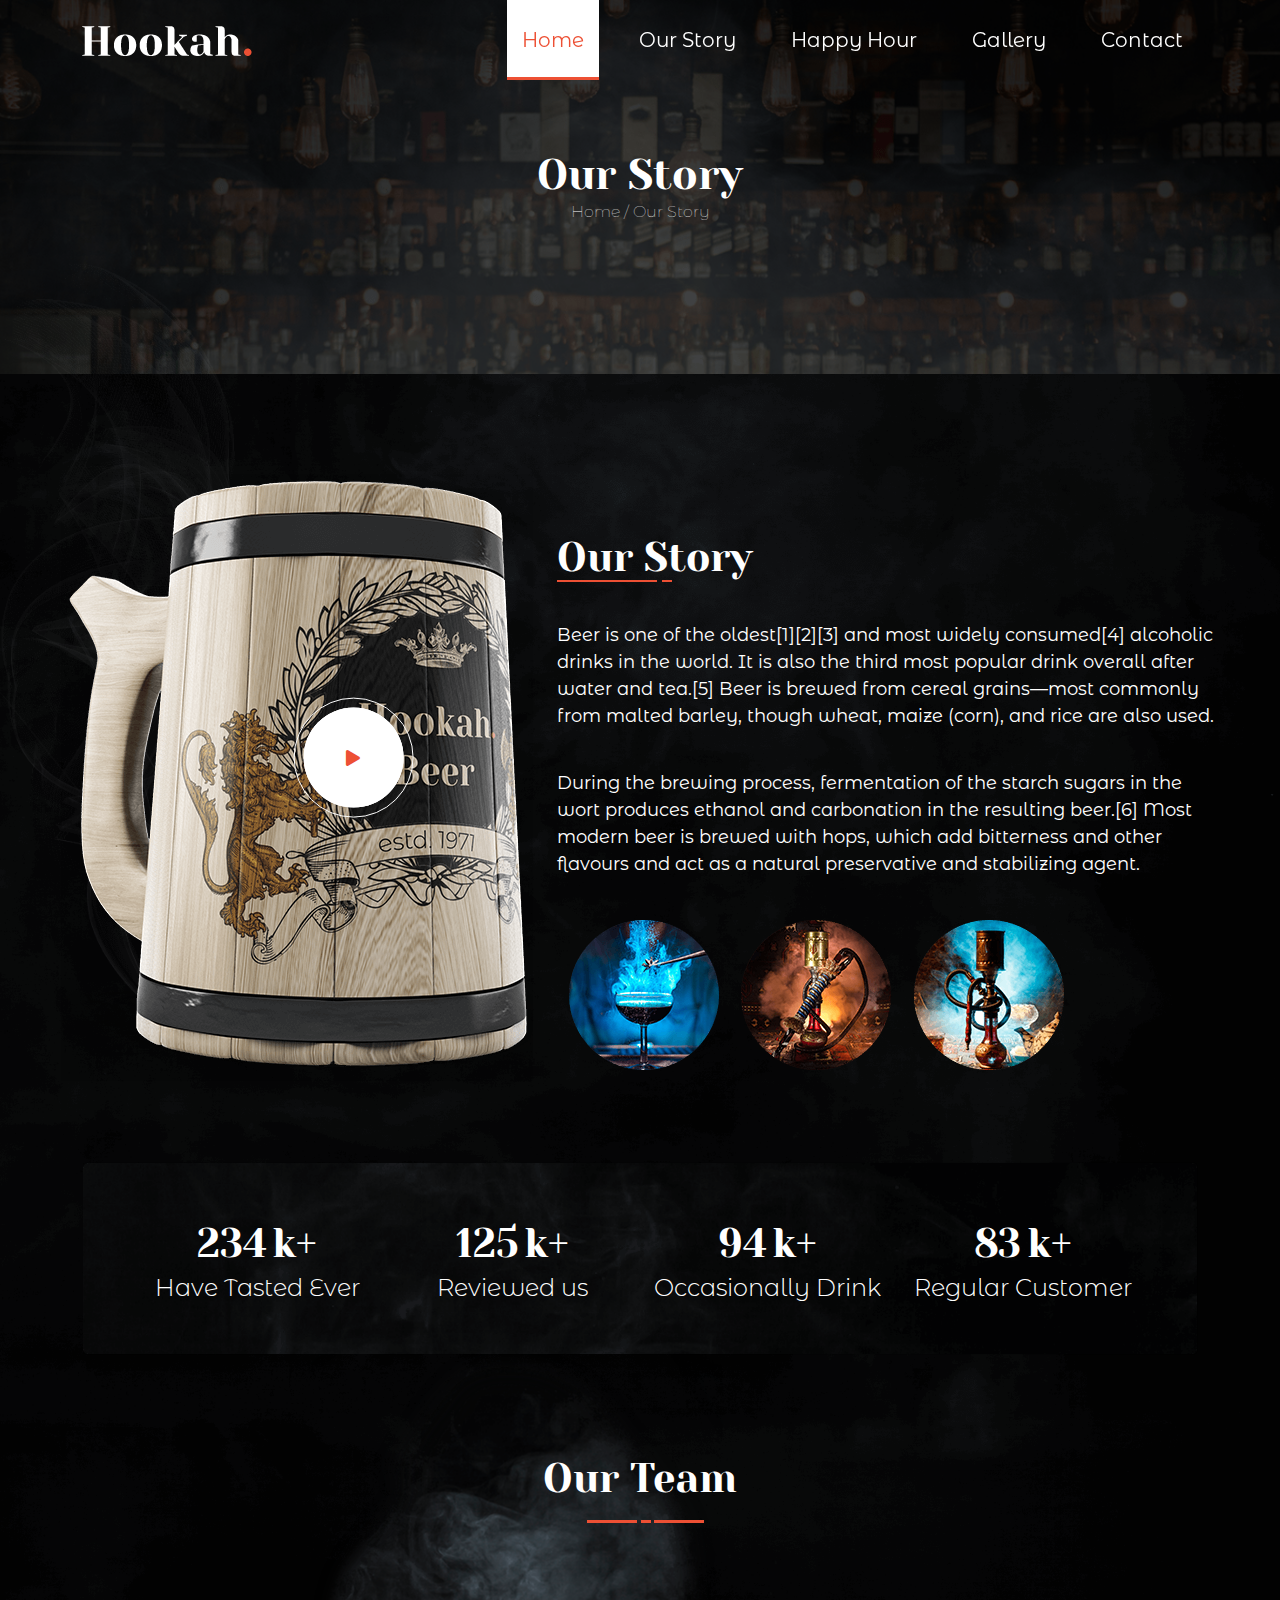
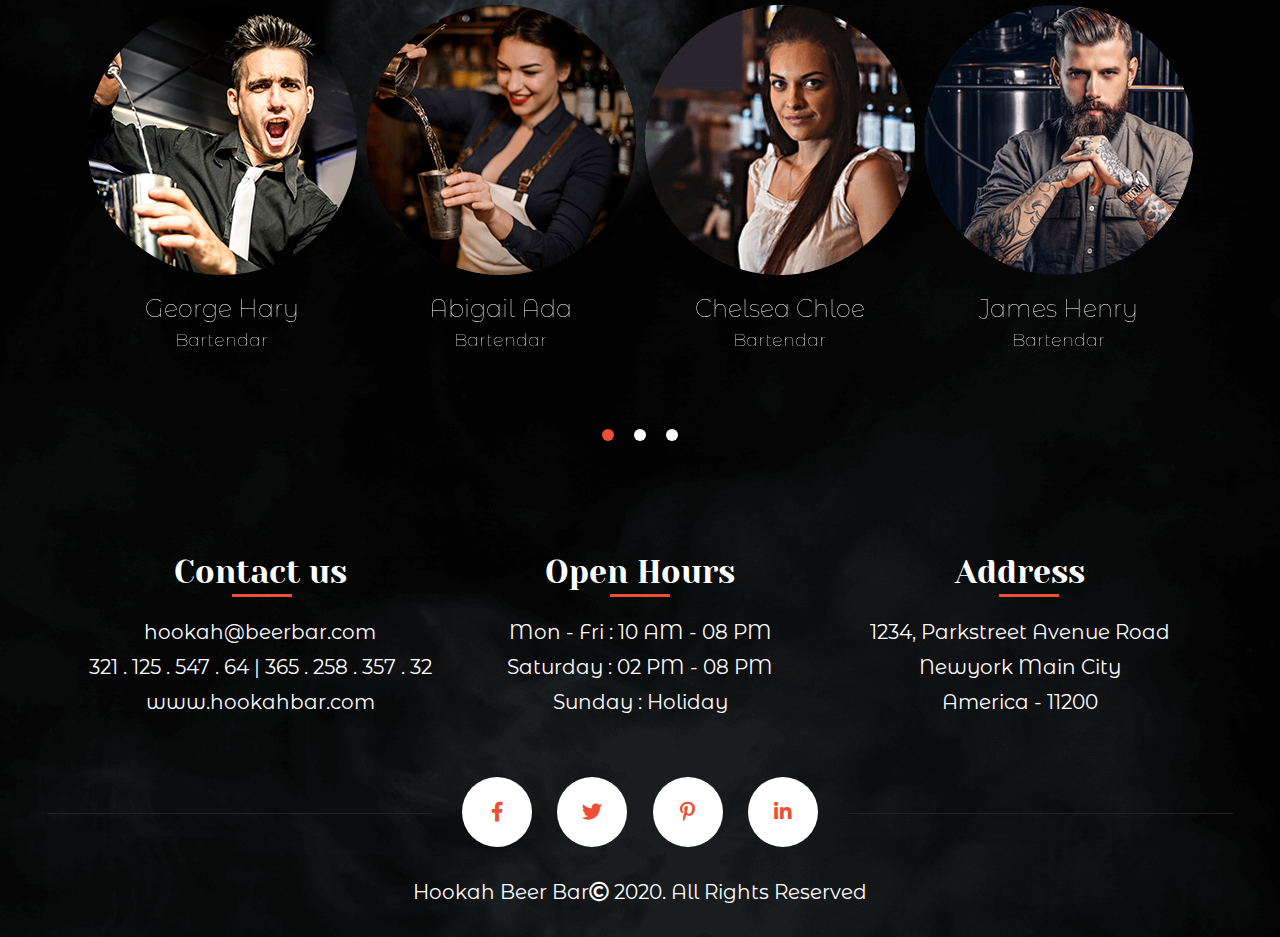
==== commit bf44beb8: "change" ====
--- a/indexabout.html
+++ b/indexabout.html
@@ -267,7 +267,7 @@
             <div class="team-slider">
                 <div class="team-slide">
                     <div class="img">
-                        <img src="images/team.png" alt="team">
+                        <img src="images/team1.png" alt="team">
                     </div>
                     <div class="text">
                         <p class="name">George Hary</p>
@@ -317,7 +317,7 @@
                         <img src="images/team2.png" alt="team">
                     </div>
                     <div class="text">
-                        <p class="name">Abigail Ada</p> col-md-4
+                        <p class="name">Abigail Ada</p>
                         <p class="position">Bartendar</p>
                     </div>
                 </div>
--- a/css/style.css
+++ b/css/style.css
@@ -104,7 +104,6 @@
 nav {
     position: fixed !important;
     width: 100%;
-    background: transparent;
     top: 0;
     left: 0;
     z-index: 9999;
@@ -181,20 +180,22 @@
 
 }
 
-#banner-part .banner-slider .bannertwo {
-    background: url(../images/banner2.png) no-repeat center;
-    background-size: cover;
-}
-
-
 #banner-part .banner-slider .banner .overlay {
     width: 100%;
     height: 100%;
     background: rgba(0, 0, 0, .7);
-    padding-top: 215px;
-    padding-bottom: 255px;
-
-}
+    padding-top: 230px;
+    padding-bottom: 280px;
+
+}
+
+#banner-part .banner-slider .bannertwo {
+    background: url(../images/banner2.png) no-repeat center;
+    background-size: cover;
+}
+
+
+
 
 #banner-part .banner-slider .banner .overlay .banner-text {
     text-align: center;
@@ -227,9 +228,6 @@
     font-size: 72px;
     margin-top: -5px;
 
-
-
-
 }
 
 #banner-part .banner-slider .banner .overlay .banner-text .tasty {
@@ -237,7 +235,6 @@
     color: white;
     font-weight: 400;
     font-size: 72px;
-    margin-top: -20px;
     margin-left: 15px;
 
 
@@ -501,6 +498,7 @@
 #contact #banner-part .banner .overlay .banner-text .ban-img img {
     border-radius: 35px;
     border: 1px solid #4a374d;
+    box-shadow: 0px 10px 100px 0px rgb(255 255 255 / 15%);
 }
 
 #contact #banner-part .banner .overlay .banner-text .ban-img .overlay-btn {
@@ -754,6 +752,7 @@
 
     border-radius: 35px;
     border: 1px solid #2e3031;
+    box-shadow: 0px 10px 100px 0px rgb(255 255 255 / 15%);
 
 }
 
@@ -771,7 +770,7 @@
     font-family: 'Yeseva One', cursive;
     font-weight: 400;
     color: #ea4f33;
-    font-size: 20px;
+    font-size: 15px;
 }
 
 
@@ -972,10 +971,12 @@
     width: 150px;
     border: 1px solid #2d2e2e;
     border-radius: 50%;
+    box-shadow: 0px 10px 100px 0px rgb(255 255 255 / 15%);
 }
 
 #happy-hour .mother-happy-img .left .happy-img {
     position: relative;
+    z-index: 2;
 }
 
 #happy-hour .mother-happy-img .left .happy-img .overlay {
@@ -994,6 +995,7 @@
 
 #happy-hour .mother-happy-img .right .happy-img {
     position: relative;
+    z-index: 2;
 }
 
 #happy-hour .mother-happy-img .right .happy-img .overlay3 {
@@ -1278,8 +1280,9 @@
 }
 
 #gallery-part .btn img {
-    border-radius: 29px;
+    border-radius: 35px;
     border: 1px solid #282929;
+    box-shadow: 0px 10px 100px 0px rgb(255 255 255 / 15%);
 }
 
 #gallery-part .btn a {
@@ -1945,7 +1948,7 @@
 
 }
 
-.backtotop i{
+.backtotop i {
     color: white;
 }
 
--- a/css/responsive.css
+++ b/css/responsive.css
@@ -1,9 +1,20 @@
 @media (min-width: 320px) and (max-width: 575.98px) {
+
+
+    /* common css start */
+
+    body {
+        overflow-x: hidden;
+        ;
+    }
+
+    /* common css end */
 
     /* nav part start */
 
     nav {
         padding: 20px 0 !important;
+
     }
 
     nav button i {
@@ -12,6 +23,9 @@
 
     nav ul {
         padding-top: 20px;
+        background: #000000;
+        text-align: center;
+
     }
 
     nav ul li .active {
@@ -66,7 +80,7 @@
 
     #banner-part .banner-slider .banner .overlay .banner-text .tasty {
         font-size: 32px;
-        margin-top: -10px;
+
         margin-left: 0;
     }
 
@@ -113,20 +127,23 @@
         padding-top: 50px;
     }
 
-    #contact #banner-part .banner .overlay .banner-text .ban-img .overlay-btn .go {
-        font-size: 18px;
+    #contact #banner-part .banner .overlay .banner-text .ban-img .overlay-btn {
+        font-size: 15px;
     }
 
     #contact #banner-part .banner .overlay .banner-text .counter-down {
         flex-wrap: wrap;
-        justify-content: space-around;
+        justify-content: flex-start;
         padding-top: 50px;
+        align-items: flex-start;
     }
 
     #contact #banner-part .banner .overlay .banner-text .counter-down .counter-mother {
         width: 50px;
         padding-bottom: 20px;
     }
+
+
 
 
     /* indexcontact banner part end */
@@ -407,6 +424,10 @@
         padding-top: 20px;
     }
 
+    #form-part .form-smoke {
+        display: none;
+    }
+
     #form-part .form-info #name {
         padding: 15px;
         width: 140px;
@@ -434,32 +455,30 @@
     }
 
     #form-part .form-info #date {
-        width: 80px;
+        width: 85px;
         padding: 15px;
     }
 
     #form-part .form-info #time {
-        width: 80px;
+        width: 85px;
         padding: 15px;
     }
 
     #form-part .form-info .message {
-        width: 300px;
+        width: 292px;
         height: 120px;
         padding: 15px;
     }
 
     #form-part .form-info a img {
-        width: 300px;
+        width: 292px;
     }
 
     /* form part end */
 
     /* testimonial part start */
 
-    #testimonial-part {
-        padding-bottom: 60px;
-    }
+
 
     #testimonial-part .title {
         padding-bottom: 50px;
@@ -533,7 +552,7 @@
     /* footer part start */
 
     #footer-part .row {
-        padding-top: 0;
+        padding-top: 60px;
     }
 
     #footer-part .row .footer-mother {
@@ -635,6 +654,13 @@
     /* indexgallery gallery  part end */
 
 
+    /* back to top btn start */
+
+    .backtotop {
+        padding: 20px 10px;
+    }
+
+
 
 
 
@@ -647,12 +673,22 @@
 
 
 @media (min-width: 576px) and (max-width: 767.98px) {
+
+    /* common css start */
+
+    body {
+        overflow-x: hidden;
+        ;
+    }
+
+    /* common css end */
 
 
     /* nav part start */
 
     nav {
         padding: 20px 0 !important;
+
     }
 
 
@@ -661,7 +697,9 @@
     }
 
     nav ul {
-        padding-top: 20px;
+
+        background: black;
+        text-align: center;
     }
 
     nav ul li .active {
@@ -713,7 +751,6 @@
 
     #banner-part .banner-slider .banner .overlay .banner-text .tasty {
         font-size: 32px;
-        margin-top: -10px;
         margin-left: 0;
     }
 
@@ -773,6 +810,15 @@
 
     /* indexhome about part end */
 
+    /* indexabout about part start */
+
+    #about #about-part .about-img .venoboxone {
+        transform: translate(13%, -67%);
+    }
+
+    /* indexabout about part end */
+
+
     /* about part start */
 
     #about-part {
@@ -953,7 +999,7 @@
     }
 
     #team-part .team-smoke {
-        top: 36%;
+        top: 44%;
         left: 53%;
         z-index: -1;
     }
@@ -1013,18 +1059,13 @@
 
     /* form part start */
 
-    #form-part .form-info {
-        text-align: center;
-    }
+
 
     #form-part {
         padding-top: 150px;
         padding-bottom: 0;
     }
 
-    #form-part .title {
-        justify-content: center;
-    }
 
     #form-part .title .happy {
         font-size: 30px;
@@ -1034,48 +1075,50 @@
 
     #form-part .form-info #name {
         padding: 15px;
-        width: 140px;
+        width: 250px;
     }
 
     #form-part .form-info #last {
         padding: 15px;
-        width: 140px;
+        width: 250px;
     }
 
     #form-part .form-info #email {
         padding: 15px;
-        width: 140px;
+        width: 250px;
+
     }
 
     #form-part .form-info #teli {
         padding: 15px;
-        width: 140px;
+        width: 250px;
+
     }
 
     #form-part .form-info #member {
-        width: 106px;
+        width: 166px;
         padding: 15px;
 
     }
 
     #form-part .form-info #date {
-        width: 80px;
+        width: 166px;
         padding: 15px;
     }
 
     #form-part .form-info #time {
-        width: 80px;
+        width: 166px;
         padding: 15px;
     }
 
     #form-part .form-info .message {
-        width: 442px;
+        width: 100%;
         height: 120px;
         padding: 15px;
     }
 
     #form-part .form-info a img {
-        width: 442px;
+        width: 100%;
     }
 
     /* form-part start */
@@ -1083,7 +1126,7 @@
     /* testimonial part start */
 
     #testimonial-part {
-        padding-bottom: 60px;
+
         position: relative;
     }
 
@@ -1162,11 +1205,11 @@
 
     /* indexgallery footer part end */
 
-    /* footer part start */
-
     #footer-part .row {
         padding-top: 0px;
     }
+
+    /* footer part start */
 
     #footer-part .row .footer-mother {
         padding-bottom: 20px;
@@ -1260,6 +1303,12 @@
 
     /* indexgallery gallery part end */
 
+    /* back to top start */
+
+    .backtotop {
+        padding: 25px 12px;
+    }
+
 
 
 
@@ -1267,11 +1316,21 @@
 
 
 @media (min-width: 768px) and (max-width: 991.98px) {
+
+    /* common css start */
+
+    body {
+        overflow-x: hidden;
+        ;
+    }
+
+    /* common css end */
 
     /* nav part start */
 
     nav {
         padding: 20px 0 !important;
+
     }
 
 
@@ -1280,7 +1339,8 @@
     }
 
     nav ul {
-        padding-top: 20px;
+        background: black;
+        text-align: center;
     }
 
     nav ul li .active {
@@ -1324,7 +1384,7 @@
 
     #banner-part .banner-slider .banner .overlay .banner-text .tasty {
         font-size: 32px;
-        margin-top: -10px;
+
         margin-left: 0;
     }
 
@@ -1387,6 +1447,11 @@
         justify-content: center;
     }
 
+
+    #about #about-part .about-img .about-smoke img {
+        transform: translate(-4%, -4%);
+    }
+
     /* indexabout about part end */
 
     /* about part start */
@@ -1400,6 +1465,10 @@
         justify-content: end;
     }
 
+    #about-part .about-img .venoboxone {
+        transform: translate(93%, -67%);
+    }
+
 
     #about-part .about-img img {
         width: auto;
@@ -1407,7 +1476,7 @@
 
     #about-part .about-img .about-smoke img {
         width: 50%;
-        left: 8%;
+        left: 24%;
         z-index: 1;
     }
 
@@ -1713,6 +1782,7 @@
     #testimonial-part {
         position: relative;
         margin-top: 60px;
+
     }
 
     #testimonial-part .title .happy::after {
@@ -1728,7 +1798,7 @@
         transform: translateX(36%);
     }
 
-    #testimonial-part .title .happy {
+    .title .happy {
         font-size: 30px;
     }
 
@@ -1867,6 +1937,15 @@
 
     /* indexgallery gallery part end */
 
+    /* back to top start */
+
+
+    .backtotop {
+        padding: 30px 20px;
+    }
+
+    /* back to top end */
+
 
 
 
@@ -1875,6 +1954,15 @@
 
 
 @media (min-width: 992px) and (max-width: 1199.98px) {
+
+    /* common css start */
+
+    body {
+        overflow-x: hidden;
+        ;
+    }
+
+    /* common css end */
 
     /* about part start */
 
@@ -1973,6 +2061,11 @@
     }
 
 
+    #happy-hour .happy-right-text::after {
+        left: -65px;
+    }
+
+
     #happy-hour .mother-happy-img img {
         width: 100px;
     }
@@ -2161,17 +2254,17 @@
     }
 
     #form-part .form-info #member {
-        width: 195px;
+        width: 199px;
 
     }
 
     #form-part .form-info #date {
-        width: 195px;
+        width: 199px;
 
     }
 
     #form-part .form-info #time {
-        width: 195px;
+        width: 199px;
 
     }
 
@@ -2230,16 +2323,11 @@
 
     /* testimonial part end */
 
-    /* indexabout footer part start */
-
-    #about #footer-part .row {
-        padding-top: 0px;
-    }
-
-    /* indexabout footer part end */
+
+
+
 
     /* footer part start */
-
     #footer-part .row {
         padding-top: 60px;
     }
@@ -2307,4 +2395,6 @@
     /* indexgallery gallery part end */
 
 
+
+
 }